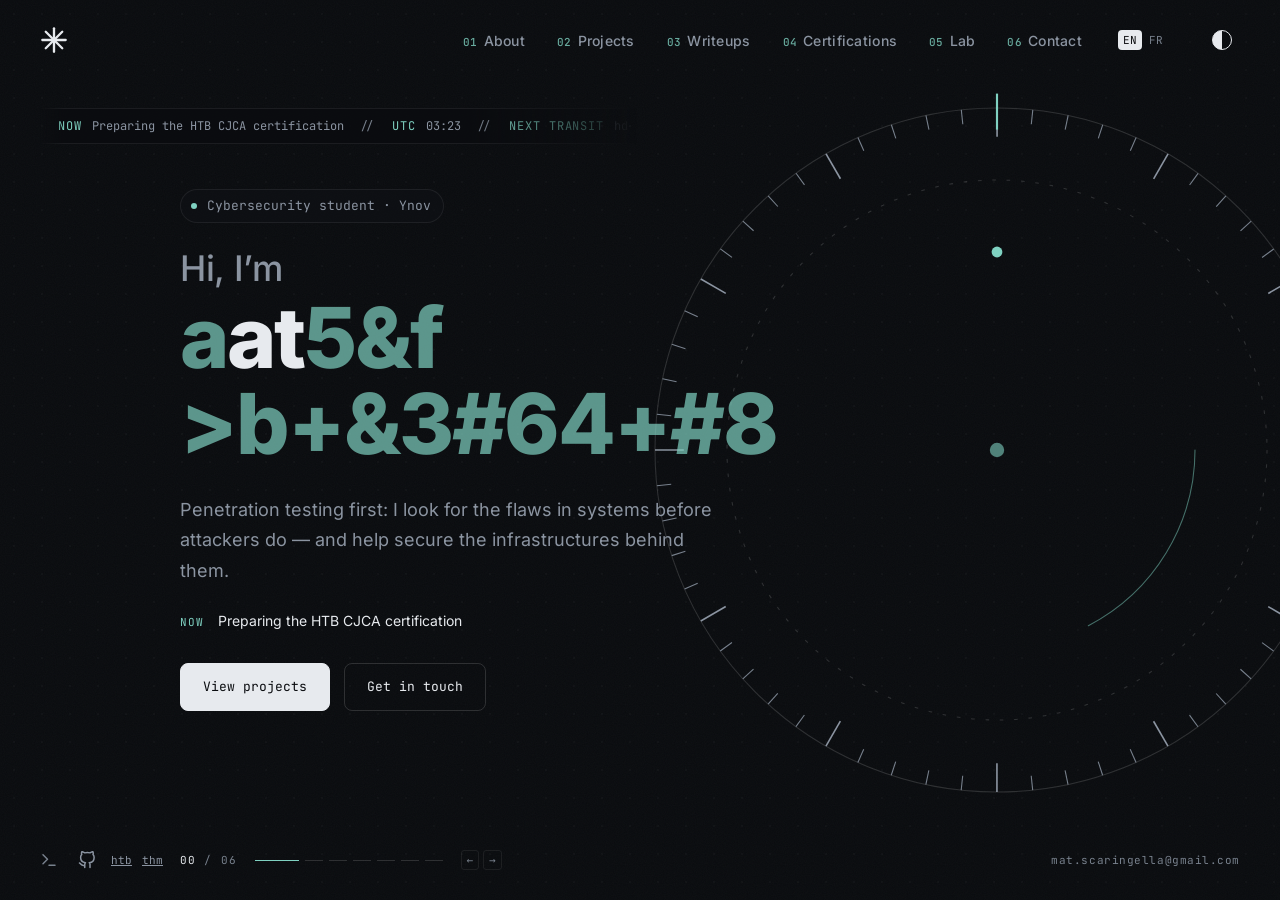
==== index.html @ 2c04a752 "feat: live facts ticker on the dot grid, lab intro framed as a side project" ====
<!DOCTYPE html>
<html lang="en" data-theme="dark">

<head>
    <meta charset="UTF-8">
    <meta name="viewport" content="width=device-width, initial-scale=1.0">

    <!-- Everything is served from this origin: no inline script, no third party.
         Same policy as the HTTP header in _headers, which also sets frame-ancestors and HSTS. -->
    <meta http-equiv="Content-Security-Policy"
        content="default-src 'none'; script-src 'self'; style-src 'self'; img-src 'self' data:; font-src 'self'; connect-src 'self'; object-src 'none'; base-uri 'none'; form-action 'none'; require-trusted-types-for 'script'; trusted-types 'none'; upgrade-insecure-requests">
    <meta name="referrer" content="strict-origin-when-cross-origin">

    <title>Matteo Scaringella — Cybersecurity</title>
    <meta name="description" content="Matteo Scaringella — cybersecurity student at Ynov. Penetration testing, ethical hacking, CTF writeups and infrastructure security.">
    <meta name="color-scheme" content="dark light">
    <meta name="theme-color" content="#0a0c0f">
    <link rel="canonical" href="https://matteoscaringella.dev/">
    <link rel="icon" href="data:image/svg+xml,%3Csvg xmlns='http://www.w3.org/2000/svg' viewBox='0 0 24 24' fill='none' stroke='%237fd1c1' stroke-width='2.5' stroke-linecap='round'%3E%3Cpath d='M12 2v20M4.93 4.93l14.14 14.14M2 12h20M19.07 4.93L4.93 19.07'/%3E%3C/svg%3E">
    <link rel="apple-touch-icon" href="assets/img/icon-180.png">

    <!-- Link previews (Discord, Slack, Messenger, X…) -->
    <meta property="og:type" content="website">
    <meta property="og:site_name" content="Matteo Scaringella">
    <meta property="og:locale" content="en_US">
    <meta property="og:locale:alternate" content="fr_FR">
    <meta property="og:url" content="https://matteoscaringella.dev/">
    <meta property="og:title" content="Matteo Scaringella — Cybersecurity">
    <meta property="og:description" content="Cybersecurity student at Ynov · penetration testing, CTF writeups, infrastructure security.">
    <meta property="og:image" content="https://matteoscaringella.dev/assets/img/og.png">
    <meta property="og:image:type" content="image/png">
    <meta property="og:image:width" content="1200">
    <meta property="og:image:height" content="630">
    <meta property="og:image:alt" content="Matteo Scaringella — Cybersecurity student at Ynov">
    <meta name="twitter:card" content="summary_large_image">
    <meta name="twitter:title" content="Matteo Scaringella — Cybersecurity">
    <meta name="twitter:description" content="Cybersecurity student at Ynov · penetration testing, CTF writeups, infrastructure security.">
    <meta name="twitter:image" content="https://matteoscaringella.dev/assets/img/og.png">
    <meta name="twitter:image:alt" content="Matteo Scaringella — Cybersecurity student at Ynov">

    <!-- Structured data (not executed, so allowed by the CSP) -->
    <script type="application/ld+json">
        {
            "@context": "https://schema.org",
            "@type": "Person",
            "name": "Matteo Scaringella",
            "jobTitle": "Cybersecurity student",
            "affiliation": { "@type": "EducationalOrganization", "name": "Ynov Campus" },
            "url": "https://matteoscaringella.dev/",
            "email": "mailto:mat.scaringella@gmail.com",
            "sameAs": ["https://github.com/ttksr", "https://profile.hackthebox.com/profile/01a07c39-6392-71bc-b62f-658469dcac5b", "https://tryhackme.com/p/ttksr"]
        }
    </script>

    <link rel="preload" href="assets/fonts/inter-latin-400-normal.woff2" as="font" type="font/woff2" crossorigin>
    <link rel="preload" href="assets/fonts/inter-latin-800-normal.woff2" as="font" type="font/woff2" crossorigin>
    <link rel="stylesheet" href="assets/css/reset.css">
    <link rel="stylesheet" href="assets/css/fonts.css">
    <link rel="stylesheet" href="assets/css/variables.css">
    <link rel="stylesheet" href="assets/css/main.css">
    <noscript>
        <link rel="stylesheet" href="assets/css/noscript.css">
    </noscript>

    <!-- Theme + language before first paint (external file: the CSP forbids inline scripts) -->
    <script src="assets/js/boot.js"></script>
</head>

<body data-panel="top">
    <!-- ops: remember to pull the vault entry out of robots.txt before launch -->
    <!-- Background layers -->
    <canvas class="bg-grid" aria-hidden="true"></canvas>
    <div class="bg-grain" aria-hidden="true"></div>
    <div class="panel-progress" aria-hidden="true"></div>

    <!-- Vault dial: turns to a new "combination" on every panel change -->
    <div class="dial" aria-hidden="true">
        <svg viewBox="0 0 400 400">
            <g class="dial-ring dial-ring--outer">
                <circle cx="200" cy="200" r="190" class="dial-stroke" />
                <g class="dial-ticks"></g>
            </g>
            <g class="dial-ring dial-ring--mid">
                <circle cx="200" cy="200" r="150" class="dial-stroke dial-dashed" />
            </g>
            <g class="dial-ring dial-ring--inner">
                <circle cx="200" cy="200" r="110" class="dial-stroke dial-arc" />
                <circle cx="200" cy="90" r="3" class="dial-marker" />
            </g>
            <circle cx="200" cy="200" r="4" class="dial-core" />
            <line x1="200" y1="2" x2="200" y2="22" class="dial-index" />
        </svg>
    </div>

    <header class="header">
        <a href="#top" class="logo" data-panel-link data-i18n-attr="aria-label:aria.home">
            <svg viewBox="0 0 24 24" fill="none" stroke="currentColor" stroke-width="2" stroke-linecap="round"
                stroke-linejoin="round" aria-hidden="true">
                <line x1="12" y1="2" x2="12" y2="22"></line>
                <line x1="4.93" y1="4.93" x2="19.07" y2="19.07"></line>
                <line x1="2" y1="12" x2="22" y2="12"></line>
                <line x1="19.07" y1="4.93" x2="4.93" y2="19.07"></line>
            </svg>
        </a>

        <nav class="nav" aria-label="Main">
            <ul class="nav-list" id="nav-list">
                <li><a href="#about" class="nav-link" data-panel-link><span class="nav-index">01</span><span data-i18n="nav.about">About</span></a></li>
                <li><a href="#projects" class="nav-link" data-panel-link><span class="nav-index">02</span><span data-i18n="nav.projects">Projects</span></a></li>
                <li><a href="#writeups" class="nav-link" data-panel-link><span class="nav-index">03</span><span data-i18n="nav.writeups">Writeups</span></a></li>
                <li><a href="#certifications" class="nav-link" data-panel-link><span class="nav-index">04</span><span data-i18n="nav.certs">Certifications</span></a></li>
                <li><a href="#lab" class="nav-link" data-panel-link><span class="nav-index">05</span><span data-i18n="nav.lab">Lab</span></a></li>
                <li><a href="#contact" class="nav-link" data-panel-link><span class="nav-index">06</span><span data-i18n="nav.contact">Contact</span></a></li>
            </ul>
            <button class="term-open term-open--header" data-term-open data-i18n-attr="aria-label:aria.terminal">
                <svg viewBox="0 0 24 24" fill="none" stroke="currentColor" stroke-width="2" stroke-linecap="round"
                    stroke-linejoin="round" aria-hidden="true">
                    <polyline points="4 17 10 11 4 5"></polyline>
                    <line x1="12" y1="19" x2="20" y2="19"></line>
                </svg>
            </button>
            <button type="button" id="lang-toggle" class="lang-toggle" data-i18n-attr="aria-label:aria.lang">
                <span data-lang="en">EN</span><span data-lang="fr">FR</span>
            </button>
            <button id="theme-toggle" class="theme-toggle" data-i18n-attr="aria-label:aria.theme">
                <span class="theme-icon"></span>
            </button>
            <button class="menu-toggle" id="menu-toggle" aria-expanded="false" aria-controls="nav-list"
                data-i18n-attr="aria-label:aria.menu">
                <span></span><span></span>
            </button>
        </nav>
    </header>

    <!-- Scrolling band of live facts (decorative: the same information exists elsewhere) -->
    <div class="ticker" aria-hidden="true">
        <div class="ticker-track" id="ticker-track"></div>
    </div>

    <main id="main" class="stage">

        <!-- HERO -->
        <section class="panel panel--hero active" id="top" data-i18n-attr="aria-label:aria.home">
            <div class="panel-inner">
                <p class="eyebrow reveal">
                    <span class="status-dot" aria-hidden="true"></span>
                    <span data-i18n="hero.eyebrow">Cybersecurity student · Ynov</span>
                </p>
                <h1 class="hero-name reveal">
                    <span class="hero-hello" data-i18n="hero.hello">Hi, I’m</span>
                    <span data-scramble>Matteo SCARINGELLA</span>
                </h1>
                <p class="hero-desc reveal" data-i18n="hero.desc">Penetration testing first: I look for the flaws in systems before attackers do — and help secure the infrastructures behind them.</p>
                <p class="hero-now reveal" id="hero-now" hidden>
                    <span class="hero-now-label" data-i18n="hero.now">now</span>
                    <span id="hero-now-text"></span>
                </p>
                <div class="hero-actions reveal">
                    <a href="#projects" class="btn btn-primary" data-panel-link data-i18n="hero.projects">View projects</a>
                    <a href="#contact" class="btn btn-ghost" data-panel-link data-i18n="hero.contact">Get in touch</a>
                </div>
            </div>
        </section>

        <!-- ABOUT -->
        <section class="panel" id="about" aria-labelledby="about-title">
            <div class="panel-inner">
                <header class="section-head reveal">
                    <span class="section-index">01</span>
                    <h2 class="section-title" id="about-title" data-scramble data-i18n="about.title">About me</h2>
                    <span class="section-rule"></span>
                </header>

                <div class="about-grid">
                    <div class="about-text reveal">
                        <p data-i18n-rich="about.p1">I’m a passionate cybersecurity student at Ynov, driven by curiosity about how systems work — and how to break them to make them better.</p>
                        <p data-i18n-rich="about.p2">My journey involves exploring ethical hacking, securing network infrastructures and developing tools to automate security tasks. I thrive on challenges and keep learning about the latest threats and defense mechanisms.</p>
                    </div>

                    <ul class="focus-list toolbox reveal" id="toolbox" data-i18n-attr="aria-label:about.focus"></ul>
                </div>
            </div>
        </section>

        <!-- PROJECTS: list and detail swap in place -->
        <section class="panel" id="projects" aria-labelledby="projects-title">
            <div class="panel-inner">
                <header class="section-head reveal">
                    <span class="section-index">02</span>
                    <h2 class="section-title" id="projects-title" data-scramble data-i18n="projects.title">Projects</h2>
                    <span class="section-rule"></span>
                </header>

                <noscript><p class="noscript-note">This section is built with JavaScript. Its content is also readable in <a href="assets/data/content.js">assets/data/content.js</a>.</p></noscript>
                <div class="swap" id="projects-swap">
                    <div class="swap-list">
                        <div class="project-grid" id="project-grid"></div>
                    </div>
                    <article class="swap-detail detail" id="project-detail" aria-live="polite"></article>
                </div>
            </div>
        </section>

        <!-- WRITEUPS -->
        <section class="panel" id="writeups" aria-labelledby="writeups-title">
            <div class="panel-inner">
                <header class="section-head reveal">
                    <span class="section-index">03</span>
                    <h2 class="section-title" id="writeups-title" data-scramble data-i18n="writeups.title">Writeups</h2>
                    <span class="section-rule"></span>
                </header>

                <noscript><p class="noscript-note">This section is built with JavaScript. Its content is also readable in <a href="assets/data/content.js">assets/data/content.js</a>.</p></noscript>
                <div class="swap" id="writeups-swap">
                    <div class="swap-list">
                        <p class="section-lead reveal" data-i18n="writeups.lead">CTF and lab writeups: how a target fell, and what a defender should fix.</p>
                        <div class="filters reveal" id="writeup-filters" role="group"></div>
                        <ol class="writeup-list reveal" id="writeup-list"></ol>
                    </div>
                    <article class="swap-detail detail" id="writeup-detail" aria-live="polite"></article>
                </div>
            </div>
        </section>

        <!-- CERTIFICATIONS -->
        <section class="panel" id="certifications" aria-labelledby="certs-title">
            <div class="panel-inner">
                <header class="section-head reveal">
                    <span class="section-index">04</span>
                    <h2 class="section-title" id="certs-title" data-scramble data-i18n="certs.title">Certifications</h2>
                    <span class="section-rule"></span>
                </header>

                <noscript><p class="noscript-note">This section is built with JavaScript. Its content is also readable in <a href="assets/data/content.js">assets/data/content.js</a>.</p></noscript>
                <p class="section-lead reveal" data-i18n="certs.lead">What’s obtained, what’s in progress, and what’s next.</p>
                <div class="certs-grid">
                    <div class="reveal">
                        <h3 class="col-title" data-i18n="certs.certs">Certifications</h3>
                        <ol class="timeline" id="cert-list"></ol>
                    </div>
                    <div class="reveal">
                        <h3 class="col-title" data-i18n="certs.education">Education</h3>
                        <ol class="timeline" id="edu-list"></ol>
                    </div>
                </div>
            </div>
        </section>

        <!-- LAB: HD 110067, live -->
        <section class="panel" id="lab" aria-labelledby="lab-title">
            <div class="panel-inner">
                <header class="section-head reveal">
                    <span class="section-index">05</span>
                    <h2 class="section-title" id="lab-title" data-scramble data-i18n="lab.title">HD 110067</h2>
                    <span class="section-rule"></span>
                </header>

                <div class="system-grid">
                    <div class="orbit-view reveal">
                        <button type="button" class="orbit-back" id="orbit-back"><kbd>esc</kbd> system</button>
                        <canvas id="orbit-canvas" role="img"
                            aria-label="Top-down view of the HD 110067 system, planet positions computed for the current time"></canvas>
                    </div>

                    <div class="system-info">
                        <!-- Overview (list) and detail card share the same spot and swap -->
                        <div class="system-swap reveal" id="system-swap">
                            <div class="system-overview">
                                <p class="lab-eyebrow" data-i18n="lab.eyebrow">Lab · side project</p>
                                <p class="system-lead" data-i18n="lab.lead">Outside security, a curiosity for astrophysics: an engine written from scratch (no library) that computes the ephemerides of six real exoplanets, live. Click a body, or drag around the system to turn time.</p>

                                <table class="planet-table">
                                    <thead>
                                        <tr>
                                            <th scope="col">planet</th>
                                            <th scope="col">P (d)</th>
                                            <th scope="col">R (R⊕)</th>
                                            <th scope="col" class="col-teq">Teq (K)</th>
                                            <th scope="col">next transit</th>
                                        </tr>
                                    </thead>
                                    <tbody id="planet-rows"></tbody>
                                </table>
                            </div>

                            <div class="body-card" id="body-card" aria-live="polite">
                                <div class="body-card-head">
                                    <button type="button" class="body-card-step" data-step="-1" aria-label="Previous body">‹</button>
                                    <h3 class="body-card-title" id="body-card-title"></h3>
                                    <button type="button" class="body-card-step" data-step="1" aria-label="Next body">›</button>
                                    <button type="button" class="body-card-close" id="body-card-close"><kbd>esc</kbd> list</button>
                                </div>
                                <p class="body-card-sub" id="body-card-sub"></p>
                                <dl class="body-card-stats" id="body-card-stats"></dl>
                                <div class="light-curve" id="light-curve">
                                    <canvas id="lc-canvas" aria-hidden="true"></canvas>
                                    <div class="light-curve-meta">
                                        <span id="lc-label"></span>
                                        <span id="lc-next"></span>
                                    </div>
                                </div>
                                <button type="button" class="btn btn-ghost btn-small" id="jump-transit">jump to next transit</button>
                            </div>
                        </div>

                        <p class="system-chain reveal">
                            chain <span>3:2</span> · <span>3:2</span> · <span>3:2</span> · <span>4:3</span> · <span>4:3</span>
                        </p>

                        <div class="system-controls reveal">
                            <div class="speed" role="group" aria-label="Simulation speed">
                                <button type="button" data-rate="0" aria-pressed="false">pause</button>
                                <button type="button" data-rate="1" aria-pressed="true">live</button>
                                <button type="button" data-rate="3600" aria-pressed="false">1 h/s</button>
                                <button type="button" data-rate="86400" aria-pressed="false">1 d/s</button>
                                <button type="button" data-rate="864000" aria-pressed="false">10 d/s</button>
                            </div>
                            <div class="sim-clock">
                                <span id="sim-date"></span>
                                <span id="sim-bjd"></span>
                                <span id="sim-offset"></span>
                            </div>
                        </div>

                        <p class="system-source reveal">
                            Luque et al. 2023, Nature 623 · linear ephemeris, no TTVs
                        </p>
                    </div>
                </div>
            </div>
        </section>

        <!-- CONTACT -->
        <section class="panel contact" id="contact" aria-labelledby="contact-title">
            <div class="panel-inner">
                <header class="section-head reveal">
                    <span class="section-index">06</span>
                    <h2 class="section-title" id="contact-title" data-scramble data-i18n="contact.title">Contact</h2>
                    <span class="section-rule"></span>
                </header>

                <div class="contact-body">
                    <p class="contact-seeking reveal" id="contact-seeking" hidden></p>
                    <p class="contact-lead reveal" data-i18n="contact.lead">Also up for joining a CTF team or simply talking security. Write to me — encrypted with my PGP key if you like.</p>
                    <button class="email-copy reveal" id="email-copy" data-email="mat.scaringella@gmail.com">
                        <span class="email-copy-text">mat.scaringella@gmail.com</span>
                        <span class="email-copy-hint" aria-live="polite" data-i18n="contact.copy">copy</span>
                    </button>
                    <div class="contact-actions reveal">
                        <a href="mailto:mat.scaringella@gmail.com" class="btn btn-primary" data-i18n="contact.send">Send an email</a>
                        <a href="#" class="btn btn-ghost" id="contact-github" target="_blank" rel="noopener noreferrer" hidden>GitHub</a>
                        <a href="#" class="btn btn-ghost" id="contact-htb" target="_blank" rel="noopener noreferrer" hidden>Hack The Box</a>
                        <a href="#" class="btn btn-ghost" id="contact-thm" target="_blank" rel="noopener noreferrer" hidden>TryHackMe</a>
                        <a href="#" class="btn btn-ghost" id="contact-pgp" hidden download="matteo-scaringella-pubkey.asc" data-i18n="contact.pgp">PGP key</a>
                    </div>
                    <div class="contact-meta reveal">
                        <p><span data-i18n="contact.built">Designed &amp; built by Matteo Scaringella</span> · session <span id="session-id">--------</span></p>
                        <p id="contact-fingerprint" hidden>PGP <span class="fingerprint"></span></p>
                        <p><span data-i18n="contact.privacy">no cookies · no trackers · strict CSP</span> · <a href=".well-known/security.txt">security.txt</a></p>
                    </div>
                </div>
            </div>
        </section>
    </main>

    <!-- Session log (wide screens): what the visitor does, as access logs -->
    <aside class="session-log" id="session-log" aria-hidden="true">
        <div class="session-log-head"><span class="session-log-dot"></span>session.log</div>
        <ol class="session-log-list" id="session-log-list"></ol>
    </aside>

    <!-- Bottom bar: tools under the side column, pager under the content, email on the right -->
    <footer class="footbar">
        <div class="footbar-tools">
            <button class="term-open term-open--bar" data-term-open data-i18n-attr="aria-label:aria.terminal">
                <svg viewBox="0 0 24 24" fill="none" stroke="currentColor" stroke-width="2" stroke-linecap="round"
                    stroke-linejoin="round" aria-hidden="true">
                    <polyline points="4 17 10 11 4 5"></polyline>
                    <line x1="12" y1="19" x2="20" y2="19"></line>
                </svg>
                <span class="term-open-label">terminal <kbd>t</kbd></span>
            </button>
            <a href="#" id="footbar-github" aria-label="GitHub" target="_blank" rel="noopener noreferrer" hidden><svg viewBox="0 0 24 24" fill="none"
                    stroke="currentColor" stroke-width="2" stroke-linecap="round" stroke-linejoin="round"
                    aria-hidden="true">
                    <path
                        d="M9 19c-5 1.5-5-2.5-7-3m14 6v-3.87a3.37 3.37 0 0 0-.94-2.61c3.14-.35 6.44-1.54 6.44-7A5.44 5.44 0 0 0 20 4.77 5.07 5.07 0 0 0 19.91 1S18.73.65 16 2.48a13.38 13.38 0 0 0-7 0C6.27.65 5.09 1 5.09 1A5.07 5.07 0 0 0 5 4.77a5.44 5.44 0 0 0-1.5 3.78c0 5.42 3.3 6.61 6.44 7A3.37 3.37 0 0 0 9 18.13V22">
                    </path>
                </svg></a>
            <a href="#" id="footbar-htb" class="footbar-text" aria-label="Hack The Box" target="_blank" rel="noopener noreferrer" hidden>htb</a>
            <a href="#" id="footbar-thm" class="footbar-text" aria-label="TryHackMe" target="_blank" rel="noopener noreferrer" hidden>thm</a>
        </div>

        <nav class="pager" data-i18n-attr="aria-label:aria.sections">
            <span class="pager-count"><span id="pager-current">00</span> / 06</span>
            <div class="pager-ticks">
                <a href="#top" class="pager-tick" data-panel-link data-i18n-attr="aria-label:aria.home"></a>
                <a href="#about" class="pager-tick" data-panel-link data-i18n-attr="aria-label:nav.about"></a>
                <a href="#projects" class="pager-tick" data-panel-link data-i18n-attr="aria-label:nav.projects"></a>
                <a href="#writeups" class="pager-tick" data-panel-link data-i18n-attr="aria-label:nav.writeups"></a>
                <a href="#certifications" class="pager-tick" data-panel-link data-i18n-attr="aria-label:nav.certs"></a>
                <a href="#lab" class="pager-tick" data-panel-link data-i18n-attr="aria-label:nav.lab"></a>
                <a href="#contact" class="pager-tick" data-panel-link data-i18n-attr="aria-label:nav.contact"></a>
            </div>
            <span class="pager-keys" aria-hidden="true"><kbd>←</kbd><kbd>→</kbd></span>
        </nav>

        <a href="mailto:mat.scaringella@gmail.com" class="footbar-email">mat.scaringella@gmail.com</a>
    </footer>

    <!-- Terminal mode: the whole site as a shell -->
    <div class="terminal" id="terminal" role="dialog" aria-modal="true" aria-label="Terminal" aria-hidden="true">
        <div class="term-bar">
            <span class="term-title">visitor@scaringella <span class="term-dim">— tty1</span></span>
            <button class="term-close" id="term-close" aria-label="Close terminal"><kbd>esc</kbd> exit</button>
        </div>
        <div class="term-body" id="term-body">
            <div class="term-output" id="term-output" aria-live="polite"></div>
            <form class="term-line" id="term-form" autocomplete="off">
                <label class="term-prompt" id="term-prompt" for="term-input"></label>
                <input class="term-input" id="term-input" type="text" autocomplete="off" autocapitalize="off"
                    autocorrect="off" spellcheck="false" enterkeyhint="go">
            </form>
        </div>
    </div>

    <div class="cursor" aria-hidden="true"><span class="cursor-dot"></span><span class="cursor-ring"></span></div>

    <script src="assets/data/content.js" defer></script>
    <script src="assets/js/i18n.js" defer></script>
    <script src="assets/js/sections.js" defer></script>
    <script src="assets/js/main.js" defer></script>
    <script src="assets/js/system.js" defer></script>
    <script src="assets/js/ticker.js" defer></script>
    <script src="assets/js/ctf.js" defer></script>
    <script src="assets/js/terminal.js" defer></script>
</body>

</html>
---- assets/css/fonts.css ----
/* Self-hosted fonts (SIL Open Font License, see assets/fonts/LICENSE-*.txt): no request to a third party */

@font-face {
    font-family: 'Inter';
    font-style: normal;
    font-weight: 400;
    font-display: swap;
    src: url('../fonts/inter-latin-400-normal.woff2') format('woff2');
}

@font-face {
    font-family: 'Inter';
    font-style: normal;
    font-weight: 500;
    font-display: swap;
    src: url('../fonts/inter-latin-500-normal.woff2') format('woff2');
}

@font-face {
    font-family: 'Inter';
    font-style: normal;
    font-weight: 600;
    font-display: swap;
    src: url('../fonts/inter-latin-600-normal.woff2') format('woff2');
}

@font-face {
    font-family: 'Inter';
    font-style: normal;
    font-weight: 700;
    font-display: swap;
    src: url('../fonts/inter-latin-700-normal.woff2') format('woff2');
}

@font-face {
    font-family: 'Inter';
    font-style: normal;
    font-weight: 800;
    font-display: swap;
    src: url('../fonts/inter-latin-800-normal.woff2') format('woff2');
}

@font-face {
    font-family: 'JetBrains Mono';
    font-style: normal;
    font-weight: 400;
    font-display: swap;
    src: url('../fonts/jetbrains-mono-latin-400-normal.woff2') format('woff2');
}

@font-face {
    font-family: 'JetBrains Mono';
    font-style: normal;
    font-weight: 500;
    font-display: swap;
    src: url('../fonts/jetbrains-mono-latin-500-normal.woff2') format('woff2');
}
---- assets/css/variables.css ----
/* Variables CSS */

:root {
    /* Couleurs - Thème sombre (défaut) */
    --color-background: #0a0c0f;
    --color-surface: #0f1216;
    --color-surface-2: #141920;
    --color-line: rgba(255, 255, 255, 0.07);
    --color-line-strong: rgba(255, 255, 255, 0.14);

    --color-text: #e7eaee;
    --color-text-muted: #8b94a1;
    --color-text-faint: #78818d; /* 4.9:1 on background, 4.7:1 on cards (WCAG AA) */

    /* Accent unique, froid et désaturé */
    --color-accent: #7fd1c1;
    --color-accent-soft: rgba(127, 209, 193, 0.12);
    --color-accent-glow: rgba(127, 209, 193, 0.35);

    --color-redact: #e7eaee;
    --color-star: #f2c48d;
    --grid-dot: 255, 255, 255;
    --grid-dot-active: 127, 209, 193;

    /* Polices */
    --font-family-base: 'Inter', -apple-system, BlinkMacSystemFont, "Segoe UI", Roboto, sans-serif;
    --font-family-mono: 'JetBrains Mono', 'SF Mono', 'Fira Code', 'Roboto Mono', monospace;

    /* Espacements */
    --spacing-sm: 0.5rem;
    --spacing-md: 1rem;
    --spacing-lg: 2rem;
    --spacing-xl: 4rem;
    --gutter: clamp(16px, 5vw, 50px);

    /* Layout frame: one outer margin, one side column, one content line, one title line */
    --frame: 40px;
    --side: 140px;
    --content-x: calc(var(--frame) + var(--side));
    --anchor: clamp(110px, 20vh, 190px);
    --bar-h: 80px;

    /* Bordures */
    --border-radius: 10px;

    /* Mouvement */
    --ease-out: cubic-bezier(0.22, 1, 0.36, 1);
    --ease-in-out: cubic-bezier(0.645, 0.045, 0.355, 1);
}

/* Light Mode Overrides */
:root[data-theme="light"] {
    --color-background: #f3f4f1;
    --color-surface: #ffffff;
    --color-surface-2: #eceee9;
    --color-line: rgba(0, 0, 0, 0.08);
    --color-line-strong: rgba(0, 0, 0, 0.16);

    --color-text: #101418;
    --color-text-muted: #525b66;
    --color-text-faint: #656d77; /* 4.8:1 (WCAG AA) */

    --color-accent: #1a7465;     /* 5.1:1 (WCAG AA) */
    --color-accent-soft: rgba(26, 116, 101, 0.1);
    --color-accent-glow: rgba(26, 116, 101, 0.25);

    --color-redact: #101418;
    --color-star: #c9822e;
    --grid-dot: 0, 0, 0;
    --grid-dot-active: 26, 116, 101;
}
---- assets/css/main.css ----
/* Main CSS */

/* reset.css, fonts.css and variables.css are linked from index.html (parallel, not chained @imports) */

/* Single-screen layout: the page never scrolls, panels swap in place */
html,
body {
    height: 100%;
    overflow: hidden;
    overscroll-behavior: none;
}

html {
    background-color: var(--color-background);
    transition: background-color 0.4s ease;
}

body {
    font-family: var(--font-family-base);
    /* No background here: it would paint over the fixed grid canvas */
    color: var(--color-text);
    transition: color 0.4s ease;
}

::selection {
    background: var(--color-accent);
    color: var(--color-background);
}

:focus-visible {
    outline: 1px solid var(--color-accent);
    outline-offset: 4px;
    border-radius: 4px;
}

[hidden] {
    display: none !important;
}

[tabindex="-1"]:focus {
    outline: none;
}

.sr-only {
    position: absolute;
    width: 1px;
    height: 1px;
    overflow: hidden;
    clip: rect(0 0 0 0);
    white-space: nowrap;
}

/* ---------- Background layers ---------- */

.bg-grid {
    position: fixed;
    inset: 0;
    width: 100%;
    height: 100%;
    z-index: -2;
    pointer-events: none;
}

/* Fine film grain to remove the flat-digital look */
.bg-grain {
    position: fixed;
    inset: -50%;
    z-index: -1;
    pointer-events: none;
    opacity: 0.035;
    background-image: url("data:image/svg+xml,%3Csvg xmlns='http://www.w3.org/2000/svg' width='160' height='160'%3E%3Cfilter id='n'%3E%3CfeTurbulence type='fractalNoise' baseFrequency='0.9' numOctaves='2' stitchTiles='stitch'/%3E%3C/filter%3E%3Crect width='100%25' height='100%25' filter='url(%23n)'/%3E%3C/svg%3E");
    animation: grain 8s steps(6) infinite;
}

:root[data-theme="light"] .bg-grain {
    opacity: 0.05;
}

.panel-progress {
    position: fixed;
    top: 0;
    left: 0;
    height: 1px;
    width: 100%;
    z-index: 200;
    background: var(--color-accent);
    transform-origin: 0 50%;
    transform: scaleX(0);
    transition: transform 0.9s var(--ease-out);
}

/* ---------- Header & Nav ---------- */

.header {
    position: fixed;
    top: 0;
    left: 0;
    width: 100%;
    padding: 22px var(--frame);
    display: flex;
    justify-content: space-between;
    align-items: center;
    z-index: 100;
}

.logo {
    color: var(--color-text);
    display: flex;
    align-items: center;
}

.logo svg {
    width: 28px;
    height: 28px;
    transition: transform 0.6s var(--ease-out), color 0.3s ease;
}

.logo:hover svg {
    transform: rotate(90deg);
    color: var(--color-accent);
}

.nav {
    display: flex;
    align-items: center;
    gap: var(--spacing-lg);
}

.nav-list {
    display: flex;
    gap: var(--spacing-lg);
    list-style: none;
}

.nav-link {
    position: relative;
    font-size: 14px;
    font-weight: 500;
    letter-spacing: 0.02em;
    color: var(--color-text-muted);
    text-decoration: none;
    padding: 6px 0;
    transition: color 0.2s ease;
    display: inline-flex;
    align-items: baseline;
    gap: 6px;
}

.nav-index {
    font-family: var(--font-family-mono);
    font-size: 11px;
    color: var(--color-accent);
    opacity: 0.8;
}

.nav-link::after {
    content: "";
    position: absolute;
    left: 0;
    bottom: 0;
    width: 100%;
    height: 1px;
    background: var(--color-accent);
    transform: scaleX(0);
    transform-origin: right;
    transition: transform 0.4s var(--ease-out);
}

.nav-link:hover,
.nav-link.active {
    color: var(--color-text);
}

.nav-link:hover::after,
.nav-link.active::after {
    transform: scaleX(1);
    transform-origin: left;
}

.theme-toggle {
    background: transparent;
    border: none;
    cursor: pointer;
    color: var(--color-text);
    width: 36px;
    height: 36px;
    display: flex;
    justify-content: center;
    align-items: center;
    transition: transform 0.6s var(--ease-out);
}

.theme-toggle:hover {
    transform: scale(1.1);
}

/* The Half-Filled Circle Icon */
.theme-icon {
    width: 20px;
    height: 20px;
    border-radius: 50%;
    border: 1.5px solid currentColor;
    background: linear-gradient(to right, currentColor 50%, transparent 50%);
}

:root[data-theme="light"] .theme-toggle {
    transform: rotate(180deg);
}

:root[data-theme="light"] .theme-toggle:hover {
    transform: rotate(180deg) scale(1.1);
}

.lang-toggle {
    display: flex;
    gap: 2px;
    padding: 6px 4px;
    font-family: var(--font-family-mono);
    font-size: 11px;
    color: var(--color-text-faint);
    background: none;
    border: none;
    cursor: pointer;
}

.lang-toggle span {
    padding: 2px 5px;
    border-radius: 4px;
    transition: color 0.2s ease, background-color 0.2s ease;
}

:root[lang="en"] .lang-toggle [data-lang="en"],
:root[lang="fr"] .lang-toggle [data-lang="fr"] {
    color: var(--color-background);
    background: var(--color-text);
}

.lang-toggle:hover span {
    color: var(--color-accent);
}

:root[lang="en"] .lang-toggle:hover [data-lang="en"],
:root[lang="fr"] .lang-toggle:hover [data-lang="fr"] {
    color: var(--color-background);
}

.menu-toggle {
    display: none;
    width: 36px;
    height: 36px;
    background: transparent;
    border: none;
    cursor: pointer;
    position: relative;
}

.menu-toggle span {
    position: absolute;
    left: 8px;
    right: 8px;
    height: 1.5px;
    background: var(--color-text);
    transition: transform 0.35s var(--ease-out), top 0.35s var(--ease-out);
}

.menu-toggle span:nth-child(1) { top: 13px; }
.menu-toggle span:nth-child(2) { top: 21px; }

.menu-open .menu-toggle span:nth-child(1) { top: 17px; transform: rotate(45deg); }
.menu-open .menu-toggle span:nth-child(2) { top: 17px; transform: rotate(-45deg); }

/* ---------- Ticker: scrolling band of live facts ---------- */

.ticker {
    --ticker-h: 36px;
    position: fixed;
    /* Just above the section titles and the session log (both sit on --anchor), never under the header */
    top: max(86px, calc(var(--anchor) - 18px - var(--ticker-h)));
    left: var(--frame);
    /* Stops where the home page's dial begins: the dial is min(62vw, 720px) wide, pushed 6vw off-screen */
    right: calc(min(62vw, 720px) - 6vw);
    z-index: 90;
    height: var(--ticker-h);
    display: flex;
    align-items: center;
    overflow: hidden;
    border-top: 1px solid var(--color-line);
    border-bottom: 1px solid var(--color-line);
    background: color-mix(in srgb, var(--color-background) 80%, transparent);
    font-family: var(--font-family-mono);
    font-size: 12px;
    white-space: nowrap;
    /* short fade on the left, a long one on the right: the text dissolves as it reaches the dial */
    -webkit-mask-image: linear-gradient(to right, transparent, #000 4%, #000 72%, transparent);
    mask-image: linear-gradient(to right, transparent, #000 4%, #000 72%, transparent);
    opacity: 0;
    animation: fadeIn 1s ease 1.6s forwards;
    transition: opacity 0.5s ease, filter 0.5s ease;
}

.ticker-track {
    display: flex;
    width: max-content;
    animation: tickerScroll var(--ticker-duration, 60s) linear infinite;
}

.ticker:hover .ticker-track {
    animation-play-state: paused;
}

.ticker-run {
    display: flex;
}

.ticker-item {
    display: inline-flex;
    align-items: baseline;
    gap: 10px;
    padding-left: 18px;
}

.ticker-label {
    text-transform: uppercase;
    letter-spacing: 0.08em;
    color: var(--color-accent);
}

.ticker-text {
    color: var(--color-text-muted);
    font-variant-numeric: tabular-nums;
}

.ticker-sep {
    color: var(--color-text-faint);
    padding-left: 6px;
}

.term-active .ticker {
    opacity: 0 !important;
    filter: blur(8px);
}

@keyframes tickerScroll {
    to { transform: translateX(-50%); }
}

/* Shorter screens (laptops): a slimmer band, so it never touches the titles */
@media (max-height: 820px) {
    .ticker {
        --ticker-h: 30px;
        font-size: 11px;
    }
}

/* No room for it on phones and short screens */
@media (max-width: 768px), (max-height: 700px) {
    .ticker {
        display: none;
    }
}

@media (prefers-reduced-motion: reduce) {
    .ticker-track {
        animation: none;
    }
}

/* ---------- Stage & panels ---------- */

.stage {
    position: fixed;
    inset: 0;
}

.panel {
    --y: 30px;
    position: absolute;
    inset: 0;
    display: flex;
    padding: var(--anchor) var(--frame) var(--bar-h) var(--content-x);
    overflow-y: auto;
    scrollbar-width: none;

    opacity: 0;
    visibility: hidden;
    pointer-events: none;
    transform: translateY(var(--y));
    filter: blur(6px);
    transition:
        opacity 0.5s ease,
        transform 0.8s var(--ease-out),
        filter 0.5s ease,
        visibility 0s linear 0.8s;
}

.panel::-webkit-scrollbar {
    display: none;
}

.panel.active {
    opacity: 1;
    visibility: visible;
    pointer-events: auto;
    transform: none;
    filter: none;
    transition:
        opacity 0.6s ease 0.2s,
        transform 0.9s var(--ease-out) 0.2s,
        filter 0.6s ease 0.2s,
        visibility 0s;
}

/* Used to place an incoming panel at its start position without animating */
.panel.no-transition {
    transition: none;
}

.panel-inner {
    width: 100%;
    max-width: 980px;
}

/* The hero is the only panel centered vertically (margin:auto still lets tall content start at the top) */
.panel--hero {
    padding-top: 80px;
}

.panel--hero .panel-inner {
    margin: auto 0;
}

/* ---------- Hero ---------- */

.eyebrow {
    display: inline-flex;
    align-items: center;
    gap: 10px;
    font-family: var(--font-family-mono);
    font-size: 13px;
    color: var(--color-text-muted);
    margin-bottom: 28px;
    padding: 6px 12px 6px 10px;
    border: 1px solid var(--color-line);
    border-radius: 999px;
    background: color-mix(in srgb, var(--color-surface) 60%, transparent);
}

.status-dot {
    width: 6px;
    height: 6px;
    border-radius: 50%;
    background: var(--color-accent);
    box-shadow: 0 0 0 0 var(--color-accent-glow);
    animation: pulse 2.4s ease-out infinite;
}

.hero-name {
    font-size: clamp(42px, 7.2vw, 84px);
    font-weight: 800;
    line-height: 1.02;
    letter-spacing: -0.035em;
    margin-bottom: 28px;
    max-width: 680px;
}

/* "Matteo SCARINGELLA": the capitals need a little less negative tracking */
.hero-name [data-scramble] {
    letter-spacing: -0.025em;
}

.hero-hello {
    display: block;
    font-size: 0.42em;
    font-weight: 500;
    letter-spacing: -0.01em;
    color: var(--color-text-muted);
    margin-bottom: 0.25em;
}

[data-scramble] {
    display: inline-block;
}

[data-scramble] .glyph,
.log-msg .glyph {
    color: var(--color-accent);
    opacity: 0.7;
}

.hero-desc {
    max-width: 540px;
    font-size: clamp(16px, 1.6vw, 18px);
    color: var(--color-text-muted);
    line-height: 1.7;
    margin-bottom: 40px;
}

/* "now": what's in progress, a single line under the presentation */
.hero-now {
    display: flex;
    align-items: baseline;
    flex-wrap: wrap;
    gap: 6px 14px;
    max-width: 540px;
    margin: -16px 0 32px;
    font-size: 14px;
    color: var(--color-text);
}

.hero-now-label {
    font-family: var(--font-family-mono);
    font-size: 11px;
    letter-spacing: 0.08em;
    text-transform: uppercase;
    color: var(--color-accent);
}

.hero-actions {
    display: flex;
    flex-wrap: wrap;
    gap: 14px;
}

/* ---------- Vault dial ---------- */

.dial {
    position: fixed;
    right: -6vw;
    top: 50%;
    width: min(62vw, 720px);
    aspect-ratio: 1;
    z-index: -1;
    pointer-events: none;
    opacity: 0;
    transform: translateY(-50%);
    transition: transform 1.4s var(--ease-out), opacity 1s ease;
}

.dial.ready {
    opacity: 1;
}

/* Off the hero, the dial steps back so it never fights with the content */
body:not([data-panel="top"]) .dial.ready {
    opacity: 0.3;
    transform: translate(22%, -50%) scale(1.15);
}

.dial svg {
    width: 100%;
    height: 100%;
    overflow: visible;
}

.dial-stroke {
    fill: none;
    stroke: var(--color-line-strong);
    stroke-width: 0.6;
}

.dial-dashed {
    stroke-dasharray: 2 6;
}

.dial-arc {
    stroke: var(--color-accent);
    stroke-opacity: 0.5;
    stroke-dasharray: 120 571;
    stroke-linecap: round;
}

.dial-ticks line {
    stroke: var(--color-text-faint);
    stroke-width: 0.6;
}

.dial-ticks line.major {
    stroke: var(--color-text-muted);
    stroke-width: 0.9;
}

.dial-marker,
.dial-core {
    fill: var(--color-accent);
}

.dial-core {
    opacity: 0.6;
}

.dial-index {
    stroke: var(--color-accent);
    stroke-width: 1.2;
}

/* ---------- Section heads ---------- */

.section-head {
    display: flex;
    align-items: center;
    gap: 16px;
    margin-bottom: clamp(24px, 5vh, 48px);
}

.section-index {
    font-family: var(--font-family-mono);
    font-size: 13px;
    color: var(--color-accent);
}

.section-title {
    font-size: clamp(28px, 4vw, 40px);
    font-weight: 700;
    letter-spacing: -0.025em;
    white-space: nowrap;
}

.section-rule {
    flex: 1;
    max-width: 300px;
    height: 1px;
    background: linear-gradient(to right, var(--color-line-strong), transparent);
    transform-origin: left;
    transform: scaleX(0);
    transition: transform 1.2s var(--ease-out) 0.5s;
}

.section-head.in .section-rule {
    transform: scaleX(1);
}

/* ---------- About ---------- */

.about-grid {
    display: grid;
    /* The toolbox needs room for its tags: it gets the wider column */
    grid-template-columns: minmax(0, 1fr) minmax(0, 1.25fr);
    gap: clamp(32px, 6vw, 80px);
    align-items: start;
}

.about-text p {
    font-size: 17px;
    line-height: 1.8;
    color: var(--color-text-muted);
}

.about-text p + p {
    margin-top: 1.4em;
}

/* Redaction bars that lift when the panel is revealed */
.redact {
    position: relative;
    background: none;
    color: var(--color-text);
    white-space: nowrap;
}

.redact::after {
    content: "";
    position: absolute;
    inset: 0.1em -0.15em;
    background: var(--color-redact);
    border-radius: 2px;
    transform: scaleX(0);
    transform-origin: right;
    transition: transform 0.7s var(--ease-in-out);
    transition-delay: var(--d, 0.4s);
}

.js .reveal:not(.in) .redact::after {
    transform: scaleX(1);
    transition: none;
}

.focus-list {
    list-style: none;
    border-top: 1px solid var(--color-line);
}

.focus-item {
    display: grid;
    grid-template-columns: 90px 1fr;
    gap: 16px;
    align-items: baseline;
    padding: 18px 0;
    border-bottom: 1px solid var(--color-line);
    transition: padding-left 0.4s var(--ease-out);
}

.focus-item:hover {
    padding-left: 8px;
}

.focus-key {
    font-family: var(--font-family-mono);
    font-size: 11px;
    color: var(--color-accent);
}

.focus-key::before {
    content: "> ";
    color: var(--color-text-faint);
}

.focus-value {
    font-size: 15px;
    color: var(--color-text);
}

/* Toolbox: the category on the left, its tools as small tags */
.toolbox .focus-item {
    grid-template-columns: 80px 1fr;
    align-items: start;
    padding: 12px 0;
}

.toolbox .focus-key {
    padding-top: 3px;
}

.toolbox-tools {
    margin: 0;
    gap: 6px;
}

.toolbox-tools li {
    color: var(--color-text);
    padding: 2px 7px;
}

/* ---------- Projects ---------- */

.project-grid {
    display: grid;
    grid-template-columns: repeat(3, 1fr);
    gap: 14px;
}

.project-card {
    --mx: 50%;
    --my: 50%;
    position: relative;
    display: flex;
    flex-direction: column;
    padding: 22px;
    background: var(--color-surface);
    border: 1px solid var(--color-line);
    border-radius: var(--border-radius);
    overflow: hidden;
    isolation: isolate;
}

/* Cursor-following light */
.project-card::before {
    content: "";
    position: absolute;
    inset: 0;
    z-index: -1;
    background: radial-gradient(420px circle at var(--mx) var(--my), var(--color-accent-soft), transparent 45%);
    opacity: 0;
    transition: opacity 0.4s ease;
}

/* Cursor-following border */
.project-card::after {
    content: "";
    position: absolute;
    inset: 0;
    border-radius: inherit;
    padding: 1px;
    background: radial-gradient(240px circle at var(--mx) var(--my), var(--color-accent), transparent 60%);
    -webkit-mask: linear-gradient(#000 0 0) content-box, linear-gradient(#000 0 0);
    -webkit-mask-composite: xor;
    mask-composite: exclude;
    opacity: 0;
    transition: opacity 0.4s ease;
    pointer-events: none;
}

.project-card:hover::before,
.project-card:hover::after {
    opacity: 1;
}

.js .project-card.reveal.in:hover {
    transform: translateY(-4px);
    transition-delay: 0s;
    transition-duration: 0.5s;
}

.card-top {
    display: flex;
    justify-content: space-between;
    align-items: center;
    font-family: var(--font-family-mono);
    font-size: 11px;
    margin-bottom: clamp(16px, 3vh, 32px);
}

.card-id {
    color: var(--color-accent);
}

.card-hash {
    color: var(--color-text-faint);
    letter-spacing: 0.05em;
}

.project-card h3 {
    font-size: 18px;
    font-weight: 600;
    letter-spacing: -0.01em;
    margin-bottom: 6px;
}

.project-card p {
    font-size: 14px;
    color: var(--color-text-muted);
    line-height: 1.55;
    margin-bottom: 18px;
}

.tags {
    margin-top: auto;
    display: flex;
    flex-wrap: wrap;
    gap: 8px;
    list-style: none;
}

.tags li {
    font-family: var(--font-family-mono);
    font-size: 11px;
    color: var(--color-text-muted);
    padding: 3px 8px;
    border: 1px solid var(--color-line);
    border-radius: 4px;
}

/* ---------- Contact ---------- */

.contact-body {
    max-width: 640px;
}

.contact-lead {
    font-size: clamp(20px, 2.4vw, 26px);
    line-height: 1.5;
    letter-spacing: -0.01em;
    margin-bottom: 32px;
}

.email-copy {
    display: inline-flex;
    align-items: center;
    gap: 14px;
    max-width: 100%;
    padding: 14px 16px 14px 18px;
    margin-bottom: 28px;
    font-family: var(--font-family-mono);
    font-size: 13px;
    color: var(--color-text);
    background: var(--color-surface);
    border: 1px solid var(--color-line);
    border-radius: 8px;
    cursor: pointer;
}

.email-copy:hover {
    border-color: var(--color-line-strong);
}

.email-copy-text {
    overflow: hidden;
    text-overflow: ellipsis;
}

.email-copy-hint {
    flex-shrink: 0;
    font-size: 11px;
    color: var(--color-text-faint);
    padding: 2px 8px;
    border: 1px solid var(--color-line);
    border-radius: 4px;
    transition: color 0.2s ease, border-color 0.2s ease;
}

.email-copy.copied .email-copy-hint {
    color: var(--color-accent);
    border-color: var(--color-accent);
}

.contact-actions {
    display: flex;
    flex-wrap: wrap;
    gap: 12px;
    margin-bottom: 40px;
}

.contact-meta {
    font-family: var(--font-family-mono);
    font-size: 11px;
    color: var(--color-text-faint);
}

/* ---------- System (HD 110067) ---------- */

/* The vault dial would compete with the orbits: it steps out on this panel */
body[data-panel="lab"] .dial.ready {
    opacity: 0;
}

/* The orbits take the space the dial uses on the hero: right side, full height between the bars */
.system-grid {
    --orbit: min(calc(100svh - 80px - var(--bar-h) - 16px), calc(100vw - var(--content-x) - var(--frame) - 500px));
}

.orbit-view {
    position: absolute;
    right: var(--frame);
    top: calc(80px + (100svh - 80px - var(--bar-h) - var(--orbit)) / 2);
    width: var(--orbit);
    height: var(--orbit);
    touch-action: none;
}

.orbit-back {
    position: absolute;
    top: 8px;
    left: 8px;
    z-index: 1;
    display: flex;
    align-items: center;
    gap: 8px;
    font-family: var(--font-family-mono);
    font-size: 11px;
    color: var(--color-text-muted);
    background: none;
    border: none;
    cursor: pointer;
    opacity: 0;
    visibility: hidden;
    transition: opacity 0.4s ease, visibility 0s linear 0.4s, color 0.2s ease;
}

.orbit-view.is-body .orbit-back {
    opacity: 1;
    visibility: visible;
    transition: opacity 0.4s ease 0.3s, visibility 0s, color 0.2s ease;
}

.orbit-back:hover {
    color: var(--color-accent);
}

.has-cursor .orbit-back {
    cursor: none;
}

.orbit-view canvas {
    display: block;
    width: 100%;
    height: 100%;
    cursor: grab;
}

.orbit-view canvas.over-body {
    cursor: pointer;
}

.orbit-view canvas.is-dragging {
    cursor: grabbing;
}

.system-info {
    max-width: 440px;
}

/* List and detail card stacked in one cell, cross-fading */
.system-swap {
    display: grid;
    margin-bottom: 18px;
}

.system-overview,
.body-card {
    grid-area: 1 / 1;
    transition: opacity 0.4s ease, transform 0.5s var(--ease-out), visibility 0s linear 0.4s;
}

.body-card,
.system-swap.is-detail .system-overview {
    opacity: 0;
    visibility: hidden;
    transform: translateY(8px);
}

.system-swap.is-detail .body-card {
    opacity: 1;
    visibility: visible;
    transform: none;
    transition: opacity 0.4s ease 0.1s, transform 0.5s var(--ease-out) 0.1s, visibility 0s;
}

.body-card-head {
    display: flex;
    align-items: center;
    gap: 10px;
    margin-bottom: 4px;
}

.body-card-title {
    font-size: 22px;
    font-weight: 700;
    letter-spacing: -0.02em;
}

.body-card-step,
.body-card-close {
    font-family: var(--font-family-mono);
    font-size: 13px;
    color: var(--color-text-muted);
    background: none;
    border: none;
    cursor: pointer;
    padding: 4px;
    transition: color 0.2s ease;
}

.body-card-close {
    margin-left: auto;
    font-size: 11px;
    display: flex;
    gap: 6px;
    align-items: center;
}

.body-card-step:hover,
.body-card-close:hover {
    color: var(--color-accent);
}

.body-card-sub {
    font-family: var(--font-family-mono);
    font-size: 11px;
    color: var(--color-accent);
    margin-bottom: 18px;
}

.body-card-stats {
    display: grid;
    grid-template-columns: auto 1fr auto 1fr;
    gap: 9px 14px;
    font-family: var(--font-family-mono);
    font-size: 11px;
    padding: 14px 0;
    border-top: 1px solid var(--color-line);
    border-bottom: 1px solid var(--color-line);
    margin-bottom: 16px;
}

.body-card-stats dt {
    color: var(--color-text-faint);
}

.body-card-stats dd {
    color: var(--color-text);
}

.light-curve {
    margin-bottom: 16px;
}

.light-curve canvas {
    display: block;
    width: 100%;
    height: 64px;
}

.light-curve-meta {
    display: flex;
    justify-content: space-between;
    font-family: var(--font-family-mono);
    font-size: 11px;
    color: var(--color-text-faint);
    margin-top: 6px;
}

.light-curve-meta .is-live {
    color: var(--color-accent);
}

.btn-small {
    padding: 8px 14px;
    font-size: 11px;
}

.system-lead {
    font-size: 14px;
    line-height: 1.65;
    color: var(--color-text-muted);
    margin-bottom: 18px;
}

.planet-table {
    width: 100%;
    border-collapse: collapse;
    font-family: var(--font-family-mono);
    font-size: 11px;
    margin-bottom: 16px;
}

.planet-table th {
    font-weight: 400;
    text-align: left;
    color: var(--color-text-faint);
    padding: 0 8px 8px 0;
    border-bottom: 1px solid var(--color-line);
}

.planet-table td {
    padding: 6px 8px 6px 0;
    color: var(--color-text-muted);
    border-bottom: 1px solid var(--color-line);
    white-space: nowrap;
    transition: color 0.2s ease;
}

.planet-table tbody tr {
    cursor: pointer;
}

.planet-pick {
    font: inherit;
    font-size: 13px;
    color: var(--color-text);
    background: none;
    border: none;
    padding: 0;
    cursor: pointer;
}

.planet-next {
    font-variant-numeric: tabular-nums;
}

.planet-table tr:hover td,
.planet-table tr.hovered td,
.planet-table tr.selected td,
.planet-table tr.selected .planet-pick {
    color: var(--color-accent);
}

.planet-table tr.transiting .planet-next {
    color: var(--color-accent);
}

.system-chain {
    font-family: var(--font-family-mono);
    font-size: 11px;
    color: var(--color-text-faint);
    margin-bottom: 16px;
}

.system-chain span {
    color: var(--color-text);
}

.system-controls {
    display: flex;
    flex-direction: column;
    align-items: flex-start;
    gap: 10px;
    margin-bottom: 14px;
}

.speed {
    display: flex;
    border: 1px solid var(--color-line-strong);
    border-radius: 8px;
    overflow: hidden;
}

.speed button {
    font-family: var(--font-family-mono);
    font-size: 11px;
    padding: 7px 10px;
    color: var(--color-text-muted);
    background: none;
    border: none;
    cursor: pointer;
    transition: color 0.2s ease, background-color 0.2s ease;
}

.speed button + button {
    border-left: 1px solid var(--color-line-strong);
}

.speed button:hover {
    color: var(--color-text);
}

.speed button[aria-pressed="true"] {
    color: var(--color-background);
    background: var(--color-accent);
}

.sim-clock {
    display: flex;
    flex-wrap: wrap;
    gap: 0 14px;
    font-family: var(--font-family-mono);
    font-size: 11px;
    color: var(--color-text-muted);
    font-variant-numeric: tabular-nums;
}

#sim-bjd {
    color: var(--color-text-faint);
}

#sim-offset {
    color: var(--color-accent);
}

.system-source {
    font-family: var(--font-family-mono);
    font-size: 11px;
    color: var(--color-text-faint);
}

.has-cursor .planet-table tbody tr,
.has-cursor .planet-pick,
.has-cursor .orbit-view canvas.over-planet,
.has-cursor .speed button {
    cursor: none;
}

/* ---------- Section lead ---------- */

.section-lead {
    max-width: 560px;
    font-size: 15px;
    line-height: 1.7;
    color: var(--color-text-muted);
    margin: calc(-1 * clamp(8px, 2vh, 20px)) 0 clamp(20px, 3.5vh, 32px);
}

/* ---------- List ⇄ detail swap (projects, writeups) ---------- */

.swap {
    display: grid;
}

.swap-list,
.swap-detail {
    grid-area: 1 / 1;
    min-width: 0;
    transition: opacity 0.4s ease, transform 0.5s var(--ease-out), visibility 0s linear 0.4s;
}

.swap-detail,
.swap.is-detail .swap-list {
    opacity: 0;
    visibility: hidden;
    transform: translateY(10px);
    pointer-events: none;
}

/* Coming back, the list is visible at once (so focus can return to the card that opened the detail) */
.swap-list {
    transition: opacity 0.45s ease 0.1s, transform 0.55s var(--ease-out) 0.1s, visibility 0s;
}

.swap.is-detail .swap-list {
    transition: opacity 0.4s ease, transform 0.5s var(--ease-out), visibility 0s linear 0.4s;
}

.swap.is-detail .swap-detail {
    opacity: 1;
    visibility: visible;
    transform: none;
    pointer-events: auto;
    transition: opacity 0.45s ease 0.1s, transform 0.55s var(--ease-out) 0.1s, visibility 0s;
}

/* ---------- Detail view ---------- */

.detail {
    max-width: 900px;
}

.detail-head {
    display: flex;
    align-items: center;
    justify-content: space-between;
    margin-bottom: 22px;
}

.detail-back,
.detail-step {
    display: flex;
    align-items: center;
    gap: 8px;
    font-family: var(--font-family-mono);
    font-size: 11px;
    color: var(--color-text-muted);
    background: none;
    border: none;
    cursor: pointer;
    padding: 4px;
    transition: color 0.2s ease;
}

.detail-step {
    font-size: 15px;
    padding: 2px 8px;
}

.detail-back:hover,
.detail-step:hover {
    color: var(--color-accent);
}

.detail-nav {
    display: flex;
    align-items: center;
    gap: 4px;
}

.detail-count {
    font-family: var(--font-family-mono);
    font-size: 11px;
    color: var(--color-text-faint);
}

.detail-title {
    display: flex;
    align-items: baseline;
    flex-wrap: wrap;
    gap: 12px;
    margin-bottom: 12px;
}

.detail-title .card-id {
    font-family: var(--font-family-mono);
    font-size: 13px;
}

.detail-title h3 {
    font-size: clamp(24px, 3vw, 32px);
    font-weight: 700;
    letter-spacing: -0.02em;
}

.detail .tags {
    margin: 0 0 24px;
}

.detail-grid {
    display: grid;
    grid-template-columns: minmax(0, 1fr) 260px;
    gap: clamp(28px, 4vw, 56px);
    align-items: start;
}

.detail-summary {
    font-size: 17px;
    line-height: 1.65;
    color: var(--color-text);
    margin-bottom: 22px;
}

.detail-block {
    padding: 14px 0;
    border-top: 1px solid var(--color-line);
}

.detail-block h4,
.detail-side h4 {
    font-family: var(--font-family-mono);
    font-size: 11px;
    font-weight: 400;
    color: var(--color-accent);
    margin-bottom: 6px;
}

.detail-block p {
    font-size: 15px;
    line-height: 1.7;
    color: var(--color-text-muted);
}

.detail-todo {
    font-style: italic;
    color: var(--color-text-faint) !important;
}

.detail-meta {
    display: grid;
    grid-template-columns: auto 1fr;
    gap: 8px 14px;
    font-family: var(--font-family-mono);
    font-size: 11px;
    padding: 14px 0;
    border-top: 1px solid var(--color-line);
    border-bottom: 1px solid var(--color-line);
    margin-bottom: 18px;
}

.detail-meta dt {
    color: var(--color-text-faint);
}

.detail-meta dd {
    color: var(--color-text);
    overflow-wrap: anywhere;
}

.detail-links {
    display: flex;
    flex-direction: column;
    gap: 6px;
}

.detail-link,
.tl-link,
.contact-meta a {
    font-family: var(--font-family-mono);
    font-size: 11px;
    color: var(--color-text);
    text-decoration: underline;
    text-decoration-color: var(--color-line-strong);
    text-underline-offset: 3px;
    transition: color 0.2s ease, text-decoration-color 0.2s ease;
}

.detail-link:hover,
.tl-link:hover,
.contact-meta a:hover {
    color: var(--color-accent);
    text-decoration-color: var(--color-accent);
}

.steps {
    list-style: none;
    counter-reset: step;
    display: flex;
    flex-direction: column;
    gap: 10px;
}

.steps li {
    counter-increment: step;
    display: grid;
    grid-template-columns: 28px 1fr;
    font-size: 15px;
    line-height: 1.6;
    color: var(--color-text-muted);
}

.steps li::before {
    content: counter(step, decimal-leading-zero);
    font-family: var(--font-family-mono);
    font-size: 11px;
    line-height: 2.2;
    color: var(--color-accent);
}

.detail .btn-small {
    margin-top: 18px;
}

/* ---------- Badges & pills ---------- */

.badge,
.pill {
    display: inline-block;
    font-family: var(--font-family-mono);
    font-size: 11px;
    font-weight: 400;
    letter-spacing: 0;
    line-height: 1.4;
    padding: 1px 7px;
    border-radius: 4px;
    vertical-align: middle;
    white-space: nowrap;
}

.badge--example {
    margin-left: 8px;
    color: var(--color-text-faint);
    border: 1px dashed var(--color-line-strong);
}

.pill {
    color: var(--color-text-muted);
    border: 1px solid var(--color-line);
}

.pill--easy { color: var(--color-accent); border-color: var(--color-accent-soft); }
.pill--medium { color: #d9b26f; border-color: rgba(217, 178, 111, 0.25); }
.pill--hard,
.pill--insane { color: #e48f8f; border-color: rgba(228, 143, 143, 0.25); }

:root[data-theme="light"] .pill--medium { color: #8a6418; }
:root[data-theme="light"] .pill--hard,
:root[data-theme="light"] .pill--insane { color: #a83232; }

/* ---------- Project cards open their detail ---------- */

.card-open {
    position: absolute;
    inset: 0;
    z-index: 2;
    width: 100%;
    background: none;
    border: none;
    border-radius: inherit;
    cursor: pointer;
}

.card-open:focus-visible {
    outline: 1px solid var(--color-accent);
    outline-offset: 2px;
}

.card-more {
    position: absolute;
    right: 22px;
    bottom: 20px;
    font-family: var(--font-family-mono);
    font-size: 13px;
    color: var(--color-text-faint);
    transition: color 0.3s ease, transform 0.4s var(--ease-out);
}

.project-card:hover .card-more {
    color: var(--color-accent);
    transform: translateX(4px);
}

/* ---------- Writeups ---------- */

.filters {
    display: flex;
    flex-wrap: wrap;
    gap: 8px;
    margin-bottom: 18px;
}

.chip {
    font-family: var(--font-family-mono);
    font-size: 11px;
    padding: 5px 11px;
    color: var(--color-text-muted);
    background: none;
    border: 1px solid var(--color-line-strong);
    border-radius: 999px;
    cursor: pointer;
    transition: color 0.2s ease, border-color 0.2s ease, background-color 0.2s ease;
}

.chip:hover {
    color: var(--color-text);
}

.chip[aria-pressed="true"] {
    color: var(--color-background);
    background: var(--color-accent);
    border-color: var(--color-accent);
}

.writeup-list {
    list-style: none;
    border-top: 1px solid var(--color-line);
}

.writeup-row {
    display: grid;
    grid-template-columns: 70px 110px minmax(0, 1fr) auto auto 20px;
    align-items: center;
    gap: 16px;
    width: 100%;
    padding: 15px 4px;
    font: inherit;
    text-align: left;
    color: var(--color-text);
    background: none;
    border: none;
    border-bottom: 1px solid var(--color-line);
    cursor: pointer;
    transition: padding-left 0.4s var(--ease-out), background-color 0.3s ease;
}

.writeup-row:hover {
    padding-left: 10px;
    background: var(--color-accent-soft);
}

.wr-date,
.wr-platform {
    font-family: var(--font-family-mono);
    font-size: 11px;
    color: var(--color-text-faint);
}

.wr-platform {
    color: var(--color-text-muted);
}

.wr-title {
    font-size: 15px;
    font-weight: 500;
    overflow: hidden;
    text-overflow: ellipsis;
    white-space: nowrap;
}

.wr-arrow {
    font-family: var(--font-family-mono);
    color: var(--color-text-faint);
    transition: color 0.2s ease, transform 0.4s var(--ease-out);
}

.writeup-row:hover .wr-arrow {
    color: var(--color-accent);
    transform: translateX(3px);
}

.writeup-empty {
    padding: 18px 0;
    font-size: 14px;
    color: var(--color-text-faint);
}

.writeup-meta {
    display: flex;
    flex-wrap: wrap;
    align-items: center;
    gap: 10px;
    font-family: var(--font-family-mono);
    font-size: 11px;
    color: var(--color-text-muted);
    margin-bottom: 20px;
}

/* ---------- Certifications (timeline) ---------- */

.certs-grid {
    display: grid;
    grid-template-columns: 1.3fr 1fr;
    gap: clamp(32px, 6vw, 80px);
    align-items: start;
}

.col-title {
    font-family: var(--font-family-mono);
    font-size: 11px;
    font-weight: 400;
    color: var(--color-accent);
    margin-bottom: 16px;
}

.timeline {
    list-style: none;
    position: relative;
}

/* The vertical line, drawn through the dots */
.timeline::before {
    content: "";
    position: absolute;
    left: 5px;
    top: 8px;
    bottom: 8px;
    width: 1px;
    background: var(--color-line-strong);
}

.timeline-item {
    position: relative;
    display: grid;
    grid-template-columns: 11px 1fr;
    gap: 18px;
    padding-bottom: 22px;
}

.tl-dot {
    width: 11px;
    height: 11px;
    margin-top: 5px;
    border-radius: 50%;
    border: 1px solid var(--color-line-strong);
    background: var(--color-background);
    z-index: 1;
}

.is-obtained .tl-dot {
    background: var(--color-accent);
    border-color: var(--color-accent);
}

.is-in-progress .tl-dot {
    border-color: var(--color-accent);
    background: linear-gradient(to right, var(--color-accent) 50%, var(--color-background) 50%);
    box-shadow: 0 0 0 0 var(--color-accent-glow);
    animation: pulse 2.4s ease-out infinite;
}

.tl-name {
    font-size: 16px;
    font-weight: 600;
    letter-spacing: -0.01em;
}

.is-planned .tl-name {
    color: var(--color-text-muted);
}

.tl-meta,
.tl-extra {
    display: flex;
    flex-wrap: wrap;
    align-items: center;
    gap: 10px;
    margin-top: 4px;
    font-family: var(--font-family-mono);
    font-size: 11px;
    color: var(--color-text-faint);
}

.tl-status {
    padding: 1px 7px;
    border-radius: 4px;
    border: 1px solid var(--color-line);
}

.tl-status--obtained {
    color: var(--color-accent);
    border-color: var(--color-accent-soft);
}

.tl-status--in-progress {
    color: var(--color-text);
}

/* ---------- Lab ---------- */

.lab-eyebrow {
    font-family: var(--font-family-mono);
    font-size: 11px;
    color: var(--color-accent);
    margin-bottom: 8px;
}

/* ---------- Contact extras ---------- */

.contact-seeking {
    display: inline-block;
    font-family: var(--font-family-mono);
    font-size: 13px;
    color: var(--color-accent);
    padding: 6px 12px;
    border: 1px solid var(--color-accent-soft);
    border-radius: 8px;
    margin-bottom: 22px;
}

.fingerprint {
    color: var(--color-text-muted);
    letter-spacing: 0.02em;
}

.contact-meta p + p {
    margin-top: 6px;
}

.has-cursor .card-open,
.has-cursor .chip,
.has-cursor .writeup-row,
.has-cursor .detail-back,
.has-cursor .detail-step,
.has-cursor .lang-toggle {
    cursor: none;
}

/* ---------- Buttons ---------- */

.btn {
    position: relative;
    display: inline-flex;
    align-items: center;
    padding: 13px 22px;
    font-family: var(--font-family-mono);
    font-size: 13px;
    text-decoration: none;
    border-radius: 8px;
    overflow: hidden;
    isolation: isolate;
    transition: color 0.3s ease, border-color 0.3s ease, transform 0.3s var(--ease-out);
}

.btn:active {
    transform: scale(0.98);
}

.btn-primary {
    color: var(--color-background);
    background: var(--color-text);
    border: 1px solid var(--color-text);
}

.btn-primary::before {
    content: "";
    position: absolute;
    inset: 0;
    z-index: -1;
    background: var(--color-accent);
    transform: translateX(-101%);
    transition: transform 0.45s var(--ease-out);
}

.btn-primary:hover::before {
    transform: translateX(0);
}

.btn-primary:hover {
    border-color: var(--color-accent);
}

.btn-ghost {
    color: var(--color-text);
    background: none;
    border: 1px solid var(--color-line-strong);
}

.btn-ghost:hover {
    border-color: var(--color-accent);
    color: var(--color-accent);
}

/* ---------- Bottom bar ---------- */

.footbar {
    position: fixed;
    left: 0;
    right: 0;
    bottom: 0;
    z-index: 50;
    height: var(--bar-h);
    padding: 0 var(--frame);
    display: grid;
    grid-template-columns: var(--side) 1fr auto;
    align-items: center;
    font-family: var(--font-family-mono);
    font-size: 11px;
    color: var(--color-text-faint);
    opacity: 0;
    animation: fadeIn 1s ease 1.2s forwards;
}

.footbar-tools {
    display: flex;
    align-items: center;
    gap: 2px;
    /* pull the icons' padding back so the glyphs sit on the frame line, under the logo */
    margin-left: -9px;
}

.footbar-tools a,
.term-open--bar {
    display: flex;
    padding: 9px;
    color: var(--color-text-muted);
    transition: color 0.2s ease, transform 0.3s var(--ease-out);
}

.footbar-tools a:hover,
.term-open--bar:hover {
    color: var(--color-accent);
    transform: translateY(-2px);
}

/* htb / thm: text links, no third-party logos */
.footbar-tools .footbar-text {
    font-family: var(--font-family-mono);
    font-size: 11px;
    padding: 9px 4px;
}

.footbar-tools svg {
    width: 18px;
    height: 18px;
}

/* Explicit columns: the tools column collapses to 0 on small screens */
.pager {
    grid-column: 2;
    display: flex;
    align-items: center;
    gap: 18px;
}

.footbar-email {
    grid-column: 3;
    letter-spacing: 0.05em;
    color: inherit;
    text-decoration: none;
    transition: color 0.2s ease;
}

.footbar-email:hover {
    color: var(--color-accent);
}

.pager-count {
    letter-spacing: 0.1em;
}

#pager-current {
    color: var(--color-text);
}

.pager-ticks {
    display: flex;
    gap: 6px;
}

.pager-tick {
    display: block;
    padding: 10px 0;
}

.pager-tick::before {
    content: "";
    display: block;
    width: 18px;
    height: 1px;
    background: var(--color-line-strong);
    transition: width 0.6s var(--ease-out), background-color 0.3s ease;
}

.pager-tick:hover::before {
    background: var(--color-text-muted);
}

.pager-tick.active::before {
    width: 44px;
    background: var(--color-accent);
}

.pager-keys {
    display: flex;
    gap: 4px;
}

kbd {
    font-family: inherit;
    font-size: inherit;
    padding: 1px 5px;
    border: 1px solid var(--color-line);
    border-radius: 3px;
}

/* ---------- Session log ---------- */

/* The side column on wide screens; its title sits on the same line as the section titles */
.session-log {
    display: none;
}

@media (min-width: 1380px) and (min-height: 640px) {
    .session-log {
        position: fixed;
        z-index: 10;
        /* Mirrored box: logo → log = log → icons. The logo (28px) is centred 40px from the top,
           the icons (18px) are centred bar-h/2 from the bottom, hence the 45px correction. */
        --log-top: calc(var(--anchor) + 16px);
        left: var(--frame);
        top: var(--log-top);
        bottom: calc(var(--log-top) + var(--bar-h) / 2 - 45px);
        width: calc(var(--side) - 48px);
        padding-bottom: 12px;
        border-bottom: 1px solid var(--color-line);
        display: flex;
        flex-direction: column;
        gap: 14px;
        font-family: var(--font-family-mono);
        font-size: 11px;
        line-height: 1.5;
        color: var(--color-text-faint);
        pointer-events: none;
        opacity: 0;
        animation: fadeIn 1s ease 1.4s forwards;
        transition: opacity 0.5s ease, filter 0.5s ease;
    }
}

.session-log-head {
    display: flex;
    align-items: center;
    gap: 8px;
    padding-bottom: 10px;
    border-bottom: 1px solid var(--color-line);
    letter-spacing: 0.05em;
    color: var(--color-text-muted);
}

.session-log-dot {
    width: 5px;
    height: 5px;
    border-radius: 50%;
    background: var(--color-accent);
    box-shadow: 0 0 0 0 var(--color-accent-glow);
    animation: pulse 2.4s ease-out infinite;
}

/* Hugs its title; once full, the oldest lines overflow (and fade) out of the top */
.session-log-list {
    position: relative;
    flex: 0 1 auto;
    min-height: 0;
    display: flex;
    flex-direction: column;
    justify-content: flex-end;
    gap: 8px;
    list-style: none;
    overflow: hidden;
}

.session-log-list.is-full {
    -webkit-mask-image: linear-gradient(to bottom, transparent, #000 40%);
    mask-image: linear-gradient(to bottom, transparent, #000 40%);
}

.log-entry {
    display: flex;
    flex-direction: column;
    animation: logIn 0.4s var(--ease-out) both;
}

.log-time {
    color: var(--color-text-faint);
    opacity: 0.7;
}

.log-msg {
    color: var(--color-text-muted);
    overflow-wrap: anywhere;
}

.log-entry--nav .log-msg {
    color: var(--color-text);
}

.log-entry--dim .log-msg {
    color: var(--color-text-faint);
}

.log-entry:last-child .log-msg::after {
    content: "";
    display: inline-block;
    width: 6px;
    height: 1px;
    margin-left: 4px;
    vertical-align: middle;
    background: var(--color-accent);
    animation: blink 1.1s steps(1) infinite;
}

.term-active .session-log {
    opacity: 0 !important;
    filter: blur(8px);
    pointer-events: none;
}

@keyframes logIn {
    from { opacity: 0; transform: translateY(6px); }
}

@keyframes blink {
    50% { opacity: 0; }
}

/* ---------- Terminal mode ---------- */

.term-open {
    display: flex;
    align-items: center;
    gap: 10px;
    background: transparent;
    border: none;
    color: inherit;
    cursor: pointer;
    transition: color 0.2s ease;
}

.term-open svg {
    width: 18px;
    height: 18px;
    flex-shrink: 0;
}

.term-open:hover {
    color: var(--color-accent);
}

.term-open--bar {
    position: relative;
}

.term-open-label {
    position: absolute;
    left: 0;
    bottom: 100%;
    padding-left: 9px;
    font-family: var(--font-family-mono);
    font-size: 11px;
    white-space: nowrap;
    color: var(--color-text-muted);
    opacity: 0;
    transform: translateY(4px);
    transition: opacity 0.3s ease, transform 0.4s var(--ease-out);
    pointer-events: none;
}

.term-open--bar:hover .term-open-label,
.term-open--bar:focus-visible .term-open-label {
    opacity: 1;
    transform: none;
}

.term-open--header {
    display: none;
    width: 36px;
    height: 36px;
    justify-content: center;
    color: var(--color-text);
}

/* The site recedes while the terminal takes over */
.term-active .stage,
.term-active .header,
.term-active .footbar {
    opacity: 0 !important;
    filter: blur(8px);
    transform: scale(0.98);
    pointer-events: none;
    transition: opacity 0.5s ease, filter 0.5s ease, transform 0.6s var(--ease-out);
}

.stage,
.header,
.footbar {
    transition: opacity 0.5s ease 0.15s, filter 0.5s ease 0.15s, transform 0.6s var(--ease-out) 0.15s;
}

.terminal {
    --ox: 50%;
    --oy: 50%;
    position: fixed;
    inset: 0;
    z-index: 500;
    display: flex;
    flex-direction: column;
    background: color-mix(in srgb, var(--color-background) 92%, transparent);
    backdrop-filter: blur(6px);
    -webkit-backdrop-filter: blur(6px);
    font-family: var(--font-family-mono);
    font-size: 14px;
    line-height: 1.65;
    color: var(--color-text);
    clip-path: circle(0 at var(--ox) var(--oy));
    visibility: hidden;
    transition: clip-path 0.6s var(--ease-in-out), visibility 0s linear 0.6s;
}

.terminal.open {
    clip-path: circle(150vmax at var(--ox) var(--oy));
    visibility: visible;
    transition: clip-path 0.75s var(--ease-in-out), visibility 0s;
}

.term-bar {
    display: flex;
    justify-content: space-between;
    align-items: center;
    padding: 18px var(--gutter);
    border-bottom: 1px solid var(--color-line);
    font-size: 12px;
}

.term-title {
    color: var(--color-text-muted);
}

.term-close {
    display: flex;
    align-items: center;
    gap: 8px;
    font-family: inherit;
    font-size: 12px;
    color: var(--color-text-muted);
    background: transparent;
    border: none;
    cursor: pointer;
    transition: color 0.2s ease;
}

.term-close:hover {
    color: var(--color-accent);
}

.term-body {
    flex: 1;
    overflow-y: auto;
    padding: 24px var(--gutter) 40px;
    scrollbar-width: thin;
    scrollbar-color: var(--color-line-strong) transparent;
}

.term-output,
.term-line {
    max-width: 900px;
    margin: 0 auto;
}

.term-row {
    white-space: pre-wrap;
    word-break: break-word;
    min-height: 1.65em;
    animation: termIn 0.25s ease both;
}

.term-pre {
    white-space: pre;
}

.term-file {
    color: var(--color-text);
    padding: 4px 0 8px;
}

.term-list {
    display: flex;
    flex-wrap: wrap;
    column-gap: 22px;
}

.term-accent { color: var(--color-accent); }
.term-dim { color: var(--color-text-faint); }
.term-error { color: #e48f8f; }
.term-ok { color: var(--color-accent); }

:root[data-theme="light"] .term-error { color: #b23b3b; }

.term-link {
    font: inherit;
    color: var(--color-text);
    background: none;
    border: none;
    padding: 0;
    cursor: pointer;
    text-decoration: underline;
    text-decoration-color: var(--color-line-strong);
    text-underline-offset: 3px;
    transition: color 0.2s ease, text-decoration-color 0.2s ease;
    white-space: pre;
}

.term-link:hover {
    color: var(--color-accent);
    text-decoration-color: var(--color-accent);
}

.term-link.term-dir {
    color: var(--color-accent);
}

.term-line {
    display: flex;
    align-items: baseline;
    gap: 8px;
}

.term-prompt {
    color: var(--color-accent);
    white-space: nowrap;
    flex-shrink: 0;
}

.term-input {
    flex: 1;
    min-width: 0;
    font: inherit;
    font-size: max(16px, 1em);
    color: var(--color-text);
    caret-color: var(--color-accent);
    background: transparent;
    border: none;
    outline: none;
    padding: 0;
}

/* zsh-style completion menu */
.term-menu {
    max-width: 900px;
    margin: 6px auto 0;
    display: grid;
    grid-template-columns: repeat(auto-fill, minmax(150px, 1fr));
    gap: 2px 12px;
}

.term-menu:empty {
    display: none;
}

.term-menu--described {
    grid-template-columns: 1fr;
}

.term-menu-item {
    display: flex;
    gap: 16px;
    padding: 1px 8px;
    margin-left: -8px;
    font: inherit;
    text-align: left;
    color: var(--color-text);
    background: none;
    border: none;
    border-radius: 3px;
    cursor: pointer;
    animation: termIn 0.2s ease both;
}

.term-menu-item.term-dir {
    color: var(--color-accent);
}

.term-menu-name {
    min-width: 8ch;
}

.term-menu-desc {
    color: var(--color-text-faint);
}

.term-menu-item:hover {
    background: var(--color-accent-soft);
}

/* Selected entry: inverse video, like zsh's menu-select */
.term-menu-item[aria-selected="true"] {
    color: var(--color-background);
    background: var(--color-accent);
}

.term-menu-item[aria-selected="true"] .term-menu-desc {
    color: var(--color-background);
    opacity: 0.75;
}

.has-cursor .terminal,
.has-cursor .terminal .term-body {
    cursor: none;
}

@keyframes termIn {
    from { opacity: 0; transform: translateY(3px); }
}

/* ---------- Custom cursor (fine pointers only) ---------- */

.cursor {
    display: none;
}

@media (hover: hover) and (pointer: fine) {
    .has-cursor,
    .has-cursor a,
    .has-cursor button {
        cursor: none;
    }

    .cursor {
        display: block;
        position: fixed;
        inset: 0;
        pointer-events: none;
        z-index: 9999;
    }

    .cursor-dot,
    .cursor-ring {
        position: fixed;
        top: 0;
        left: 0;
        border-radius: 50%;
        will-change: transform;
        opacity: 0;
        transition: opacity 0.3s ease;
    }

    .has-cursor.cursor-active .cursor-dot,
    .has-cursor.cursor-active .cursor-ring {
        opacity: 1;
    }

    .cursor-dot {
        width: 4px;
        height: 4px;
        margin: -2px 0 0 -2px;
        background: var(--color-text);
    }

    .cursor-ring {
        width: 32px;
        height: 32px;
        margin: -16px 0 0 -16px;
        border: 1px solid var(--color-line-strong);
    }

    .cursor-ring::before {
        content: "";
        position: absolute;
        inset: -1px;
        border-radius: 50%;
        border: 1px solid var(--color-accent);
        border-left-color: transparent;
        border-bottom-color: transparent;
        transform: scale(0.6) rotate(0deg);
        opacity: 0;
        transition: transform 0.45s var(--ease-out), opacity 0.3s ease;
    }

    .hovering .cursor-ring::before {
        opacity: 1;
        transform: scale(1.5) rotate(180deg);
    }

    .hovering .cursor-dot {
        background: var(--color-accent);
    }
}

/* ---------- Staggered reveal inside a panel ---------- */

.js .reveal {
    opacity: 0;
    transform: translateY(18px);
    transition: opacity 0.8s var(--ease-out), transform 0.8s var(--ease-out);
    transition-delay: var(--delay, 0s);
}

.js .reveal.in {
    opacity: 1;
    transform: none;
}

/* First load of the hero: a pure-CSS entrance that starts with the first paint, instead of waiting
   for every script to run (that wait was most of the mobile First Contentful Paint). Once main.js
   marks the blocks .in, the usual transitions take over. */
.js .panel--hero.active .reveal:not(.in) {
    animation: heroIn 0.9s var(--ease-out) both;
}

.js .panel--hero .reveal:nth-child(1) { animation-delay: 0.05s; }
.js .panel--hero .reveal:nth-child(2) { animation-delay: 0.12s; }
.js .panel--hero .reveal:nth-child(3) { animation-delay: 0.19s; }
.js .panel--hero .reveal:nth-child(4) { animation-delay: 0.26s; }
.js .panel--hero .reveal:nth-child(5) { animation-delay: 0.33s; }

@keyframes heroIn {
    from { opacity: 0; transform: translateY(18px); }
    to { opacity: 1; transform: none; }
}

/* ---------- Keyframes ---------- */

@keyframes fadeIn {
    to { opacity: 1; }
}

@keyframes pulse {
    0% { box-shadow: 0 0 0 0 var(--color-accent-glow); }
    70%, 100% { box-shadow: 0 0 0 8px transparent; }
}

@keyframes grain {
    0% { transform: translate(0, 0); }
    20% { transform: translate(-5%, 3%); }
    40% { transform: translate(3%, -6%); }
    60% { transform: translate(-7%, -2%); }
    80% { transform: translate(6%, 5%); }
    100% { transform: translate(0, 0); }
}

/* ---------- Responsive ---------- */

/* Short screens (laptops): tighten vertical rhythm so everything fits */
@media (min-width: 1380px) and (min-height: 640px) {
    :root {
        --side: 240px;
    }
}

@media (max-height: 780px) {
    :root {
        --anchor: clamp(96px, 16vh, 124px);
        --bar-h: 64px;
    }

    .hero-name {
        font-size: clamp(40px, 6vw, 68px);
        margin-bottom: 20px;
    }

    .hero-desc {
        margin-bottom: 28px;
    }

    .about-text p {
        font-size: 16px;
        line-height: 1.7;
    }

    .focus-item {
        padding: 13px 0;
    }

    .project-card {
        padding: 18px;
    }

    .project-card p {
        margin-bottom: 12px;
    }
}

@media (max-width: 1024px) {
    :root {
        --frame: var(--gutter);
        --side: 0px;
    }

    .footbar-tools {
        display: none;
    }

    .term-open--header {
        display: flex;
    }

    .project-grid {
        grid-template-columns: repeat(2, 1fr);
    }

    .card-top {
        margin-bottom: 14px;
    }

}

@media (max-width: 960px) {
    .menu-toggle {
        display: block;
    }

    .nav {
        gap: 4px;
    }

    .nav-list {
        position: fixed;
        inset: 0;
        z-index: -1;
        flex-direction: column;
        justify-content: center;
        align-items: flex-start;
        gap: 28px;
        padding: 0 var(--gutter);
        background: var(--color-background);
        opacity: 0;
        visibility: hidden;
        transition: opacity 0.35s ease, visibility 0.35s;
    }

    .menu-open .nav-list {
        opacity: 1;
        visibility: visible;
    }

    .nav-link {
        font-size: 28px;
        font-weight: 600;
        color: var(--color-text);
        gap: 14px;
    }

    .nav-index {
        font-size: 13px;
    }
}

@media (max-width: 768px) {
    :root {
        --anchor: 88px;
        --bar-h: 60px;
    }

    .dial {
        width: 120vw;
        right: -60vw;
    }

    .dial.ready {
        opacity: 0.35;
    }

    body:not([data-panel="top"]) .dial.ready {
        opacity: 0.15;
    }

    .about-grid {
        grid-template-columns: 1fr;
        gap: 24px;
    }

    .about-text p {
        font-size: 15px;
        line-height: 1.7;
    }

    .about-text p + p {
        margin-top: 1em;
    }

    .focus-item {
        grid-template-columns: 76px 1fr;
        padding: 11px 0;
    }

    .focus-value {
        font-size: 14px;
    }

    .section-rule {
        display: none;
    }

    .redact {
        white-space: normal;
    }

    /* Projects become a horizontal swipeable strip */
    .project-grid {
        grid-template-columns: none;
        grid-auto-flow: column;
        grid-auto-columns: 78%;
        overflow-x: auto;
        scroll-snap-type: x mandatory;
        scrollbar-width: none;
        margin: 0 calc(-1 * var(--gutter));
        padding: 4px var(--gutter) 8px;
        scroll-padding: 0 var(--gutter);
    }

    .project-grid::-webkit-scrollbar {
        display: none;
    }

    .project-card {
        scroll-snap-align: start;
        min-height: 230px;
    }

    .card-top {
        margin-bottom: 32px;
    }

    .contact-actions {
        margin-bottom: 28px;
    }

    .contact-lead {
        font-size: 18px;
        margin-bottom: 24px;
    }

    .contact-seeking {
        font-size: 12px;
        margin-bottom: 18px;
    }

    .orbit-view {
        position: static;
        width: min(100%, 380px);
        height: auto;
        aspect-ratio: 1;
        margin-bottom: 20px;
    }

    .system-info {
        max-width: none;
    }

    .detail-grid,
    .certs-grid {
        grid-template-columns: 1fr;
    }

    .writeup-row {
        grid-template-columns: minmax(0, 1fr) auto 16px;
        grid-template-areas: "title diff arrow" "meta meta meta";
        row-gap: 4px;
    }

    .wr-title { grid-area: title; }
    .writeup-row .pill--easy,
    .writeup-row .pill--medium,
    .writeup-row .pill--hard,
    .writeup-row .pill--insane { grid-area: diff; }
    .wr-arrow { grid-area: arrow; }
    .wr-date,
    .wr-platform,
    .writeup-row > .pill:not([class*="pill--"]) { display: none; }

    .col-teq {
        display: none;
    }

    .pager-keys,
    .footbar-email {
        display: none;
    }

    /* Panels can scroll on phones: keep their content from running under the pager */
    .footbar {
        background: linear-gradient(to bottom, transparent, var(--color-background) 45%);
    }

    .terminal {
        font-size: 13px;
    }

    .term-pre {
        white-space: pre-wrap;
    }

    .term-prompt {
        max-width: 55%;
        overflow: hidden;
        text-overflow: ellipsis;
    }
}

@media (prefers-reduced-motion: reduce) {
    *,
    *::before,
    *::after {
        animation-duration: 0.01ms !important;
        animation-iteration-count: 1 !important;
        transition-duration: 0.01ms !important;
        transition-delay: 0s !important;
    }
}
---- assets/css/noscript.css ----
/* Without JavaScript: no panels, just a readable page that scrolls */

html,
body {
    height: auto;
    overflow: auto;
}

.stage {
    position: static;
}

.panel {
    position: relative;
    inset: auto;
    opacity: 1;
    visibility: visible;
    pointer-events: auto;
    transform: none;
    filter: none;
    min-height: 0;
    padding-top: 120px;
    padding-bottom: 40px;
}

.panel--hero {
    min-height: 100vh;
}

.footbar,
.pager,
.session-log,
.ticker,
.dial,
.bg-grid,
.orbit-view,
.system-controls,
.term-open,
.lang-toggle,
.theme-toggle,
.planet-table,
.cursor {
    display: none !important;
}

.header {
    position: absolute;
}

.noscript-note {
    font-family: var(--font-family-mono);
    font-size: 13px;
    color: var(--color-text-muted);
    margin-bottom: 24px;
}

.noscript-note a {
    color: var(--color-accent);
}
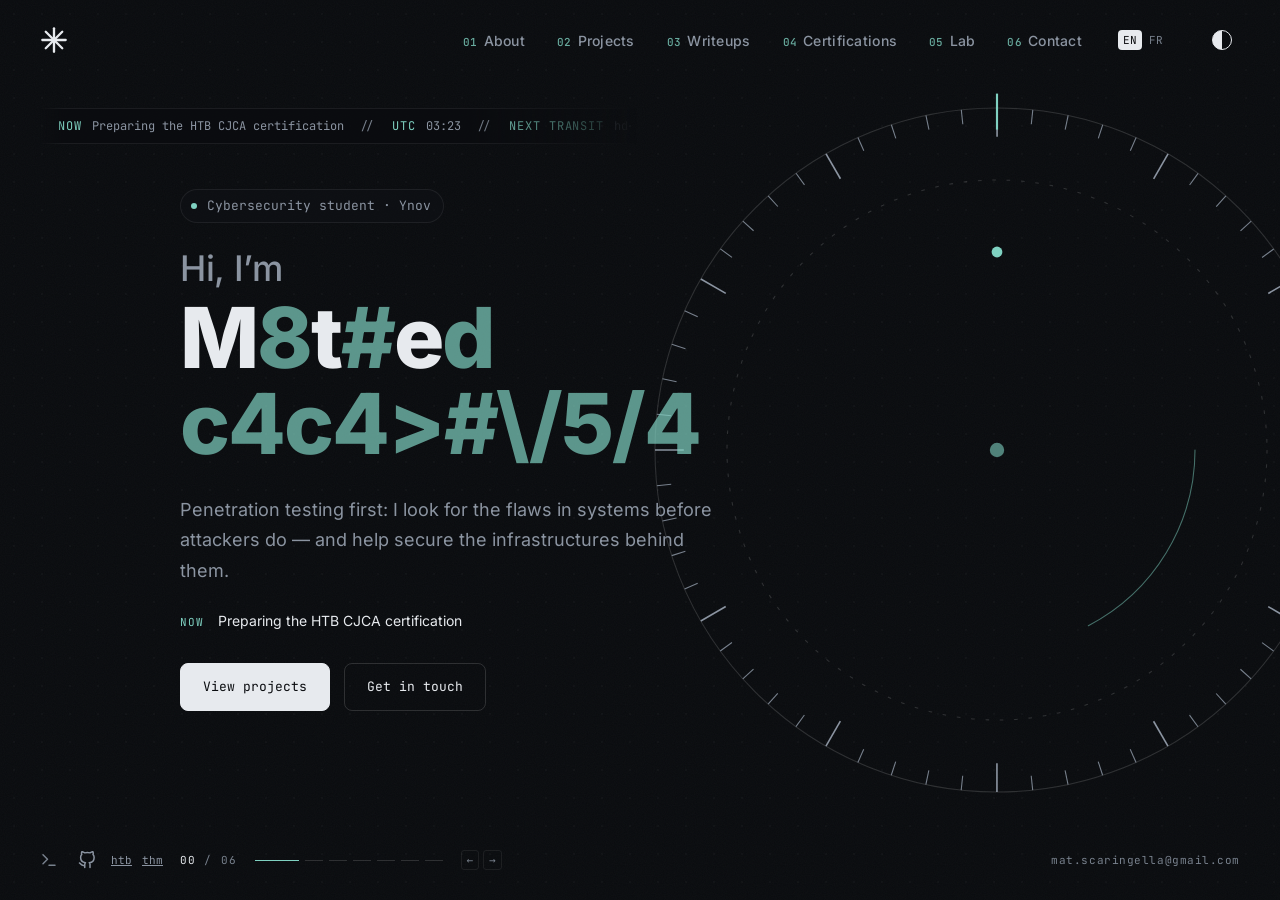
==== commit 4a05dd48: "feat: live ticker, lab intro, vault dial mirrors CTF progress" ====
--- a/index.html
+++ b/index.html
@@ -87,6 +87,8 @@
                 <circle cx="200" cy="200" r="110" class="dial-stroke dial-arc" />
                 <circle cx="200" cy="90" r="3" class="dial-marker" />
             </g>
+            <!-- One mark per lock of the terminal CTF; they light up as the vault is opened -->
+            <g class="dial-locks"></g>
             <circle cx="200" cy="200" r="4" class="dial-core" />
             <line x1="200" y1="2" x2="200" y2="22" class="dial-index" />
         </svg>
--- a/assets/css/main.css
+++ b/assets/css/main.css
@@ -591,6 +591,67 @@
 .dial-index {
     stroke: var(--color-accent);
     stroke-width: 1.2;
+}
+
+/* CTF progress: one mark per lock, lit once opened; all four open the vault.
+   The marks only appear once the player has typed `ctf` in the terminal. */
+.dial-locks {
+    opacity: 0;
+    transition: opacity 1.4s ease;
+}
+
+.dial.vault-started .dial-locks {
+    opacity: 1;
+}
+
+.dial-lock {
+    fill: transparent;
+    stroke: var(--color-text-faint);
+    stroke-width: 0.8;
+    transition: fill 0.8s ease, stroke 0.8s ease;
+}
+
+.dial-locks .open .dial-lock {
+    fill: var(--color-accent);
+    stroke: var(--color-accent);
+}
+
+.dial-lock-halo {
+    fill: none;
+    stroke: var(--color-accent);
+    stroke-width: 0.8;
+    opacity: 0;
+    transform-box: fill-box;
+    transform-origin: center;
+}
+
+.dial-locks .pulse .dial-lock-halo {
+    animation: lockHalo 1.6s var(--ease-out);
+}
+
+@keyframes lockHalo {
+    from { opacity: 0.9; transform: scale(1); }
+    to { opacity: 0; transform: scale(6); }
+}
+
+.dial-arc,
+.dial-dashed,
+.dial-core {
+    transition: stroke-dasharray 2s var(--ease-out), stroke-opacity 2s ease, stroke 2s ease, opacity 2s ease;
+}
+
+.dial.unlocked .dial-arc {
+    stroke-dasharray: 691 0;
+    stroke-opacity: 0.8;
+}
+
+.dial.unlocked .dial-dashed {
+    stroke: var(--color-accent);
+    stroke-opacity: 0.5;
+}
+
+.dial.unlocked .dial-core {
+    opacity: 1;
 }
 
 /* ---------- Section heads ---------- */
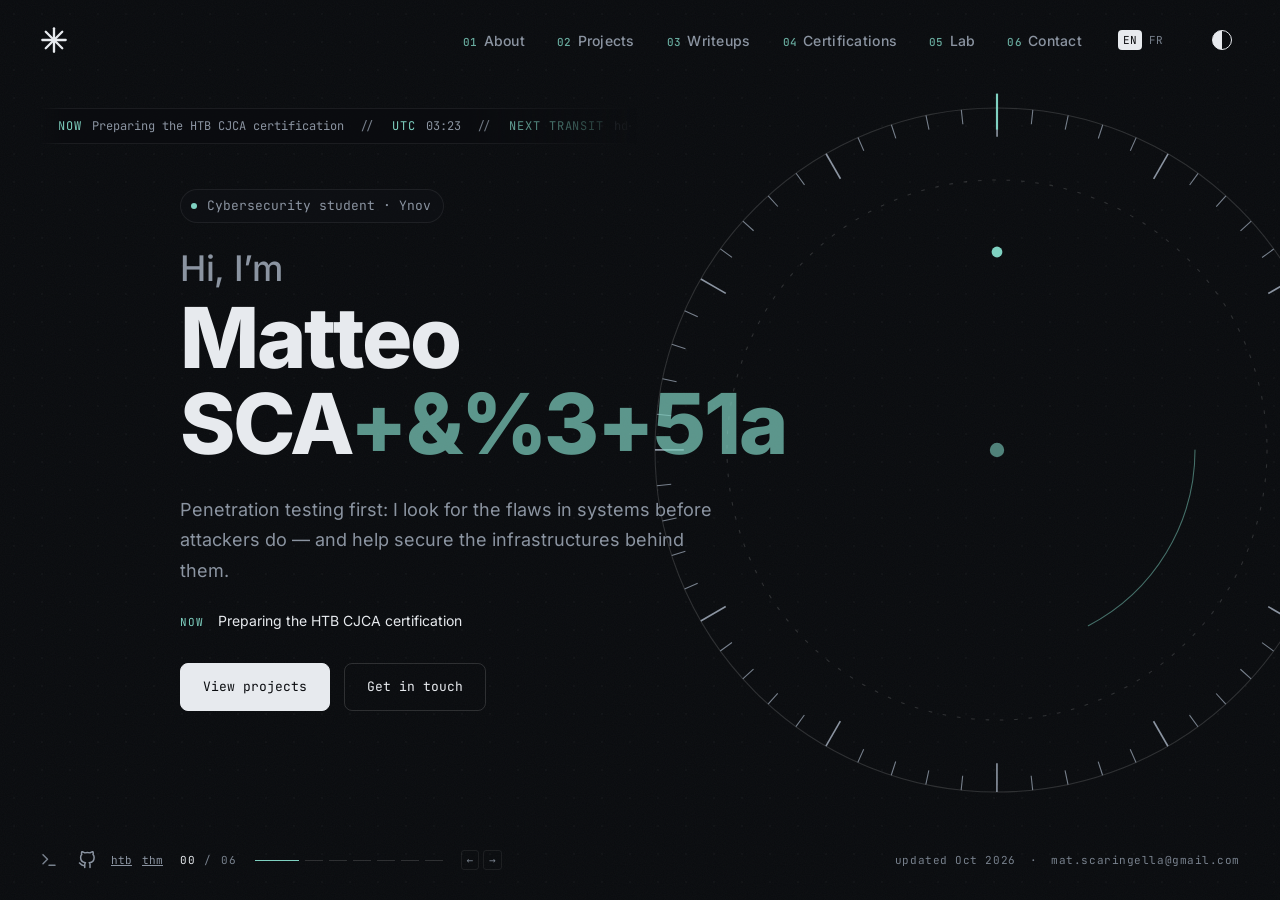
==== commit fe0288d8: "fix: fit short laptop screens, ticker clears the lab orbit view; feat: last-updated date" ====
--- a/index.html
+++ b/index.html
@@ -407,7 +407,10 @@
             <span class="pager-keys" aria-hidden="true"><kbd>←</kbd><kbd>→</kbd></span>
         </nav>
 
-        <a href="mailto:mat.scaringella@gmail.com" class="footbar-email">mat.scaringella@gmail.com</a>
+        <div class="footbar-end">
+            <span class="footbar-updated" id="footbar-updated" hidden></span>
+            <a href="mailto:mat.scaringella@gmail.com" class="footbar-email">mat.scaringella@gmail.com</a>
+        </div>
     </footer>
 
     <!-- Terminal mode: the whole site as a shell -->
--- a/assets/css/main.css
+++ b/assets/css/main.css
@@ -295,7 +295,12 @@
     mask-image: linear-gradient(to right, transparent, #000 4%, #000 72%, transparent);
     opacity: 0;
     animation: fadeIn 1s ease 1.6s forwards;
-    transition: opacity 0.5s ease, filter 0.5s ease;
+    transition: opacity 0.5s ease, filter 0.5s ease, right 0.8s var(--ease-out);
+}
+
+/* On the Lab, the orbit view starts further left than the dial: the band stops before it */
+body[data-panel="lab"] .ticker {
+    right: calc(var(--frame) + var(--orbit) + 24px);
 }
 
 .ticker-track {
@@ -353,7 +358,8 @@
 }
 
 /* No room for it on phones and short screens */
-@media (max-width: 768px), (max-height: 700px) {
+/* Below ~740px of height the band would sit on the section titles: it's a bonus, it goes */
+@media (max-width: 768px), (max-height: 740px) {
     .ticker {
         display: none;
     }
@@ -973,8 +979,9 @@
     opacity: 0;
 }
 
-/* The orbits take the space the dial uses on the hero: right side, full height between the bars */
-.system-grid {
+/* The orbits take the space the dial uses on the hero: right side, full height between the bars.
+   Defined on :root so the ticker can stop where the orbit view begins. */
+:root {
     --orbit: min(calc(100svh - 80px - var(--bar-h) - 16px), calc(100vw - var(--content-x) - var(--frame) - 500px));
 }
 
@@ -1965,8 +1972,24 @@
     gap: 18px;
 }
 
+.footbar-end {
+    grid-column: 3;
+    display: flex;
+    align-items: center;
+    gap: 14px;
+}
+
+.footbar-updated {
+    color: var(--color-text-faint);
+    letter-spacing: 0.05em;
+}
+
+.footbar-updated::after {
+    content: '·';
+    margin-left: 14px;
+}
+
 .footbar-email {
-    grid-column: 3;
     letter-spacing: 0.05em;
     color: inherit;
     text-decoration: none;
@@ -2602,6 +2625,103 @@
     }
 }
 
+/* Laptop windows (1440×900 or 1536×864 screens, minus the browser bars). The top margin shrinks
+   smoothly down to the ≤780 value, and Contact and Lab, the tallest panels, get a tighter rhythm
+   so they end above the bottom bar. */
+@media (max-height: 860px) {
+    :root {
+        --anchor: clamp(96px, 16vh, 136px);
+    }
+
+    .contact-seeking {
+        margin-bottom: 16px;
+    }
+
+    .contact-lead {
+        font-size: 22px;
+        line-height: 1.45;
+        margin-bottom: 22px;
+    }
+
+    .email-copy {
+        margin-bottom: 20px;
+    }
+
+    .contact-actions {
+        margin-bottom: 24px;
+    }
+
+    .system-lead {
+        line-height: 1.55;
+        margin-bottom: 12px;
+    }
+
+    .planet-table td {
+        padding-top: 4px;
+        padding-bottom: 4px;
+    }
+
+    .system-chain {
+        margin-bottom: 10px;
+    }
+
+    .system-controls {
+        gap: 8px;
+        margin-bottom: 8px;
+    }
+}
+
+/* Laptop screens once the browser bars are taken (1366×768 → ~657px of page) */
+@media (max-height: 740px) {
+    .section-head {
+        margin-bottom: 20px;
+    }
+}
+
+@media (max-height: 680px) {
+    .about-text p {
+        font-size: 15px;
+        line-height: 1.65;
+    }
+
+    .toolbox .focus-item {
+        padding: 7px 0;
+    }
+
+    .toolbox-tools {
+        gap: 4px;
+    }
+
+    .contact-lead {
+        font-size: 19px;
+        margin-bottom: 16px;
+    }
+
+    .email-copy {
+        padding-top: 10px;
+        padding-bottom: 10px;
+        margin-bottom: 16px;
+    }
+
+    .contact-actions {
+        margin-bottom: 18px;
+    }
+
+    .system-lead {
+        font-size: 13px;
+    }
+
+    .planet-table td {
+        padding-top: 2px;
+        padding-bottom: 2px;
+    }
+
+    /* The resonance chain is also in the detail cards: it makes room here */
+    .system-chain {
+        display: none;
+    }
+}
+
 @media (max-width: 1024px) {
     :root {
         --frame: var(--gutter);
@@ -2795,7 +2915,7 @@
     }
 
     .pager-keys,
-    .footbar-email {
+    .footbar-end {
         display: none;
     }
 
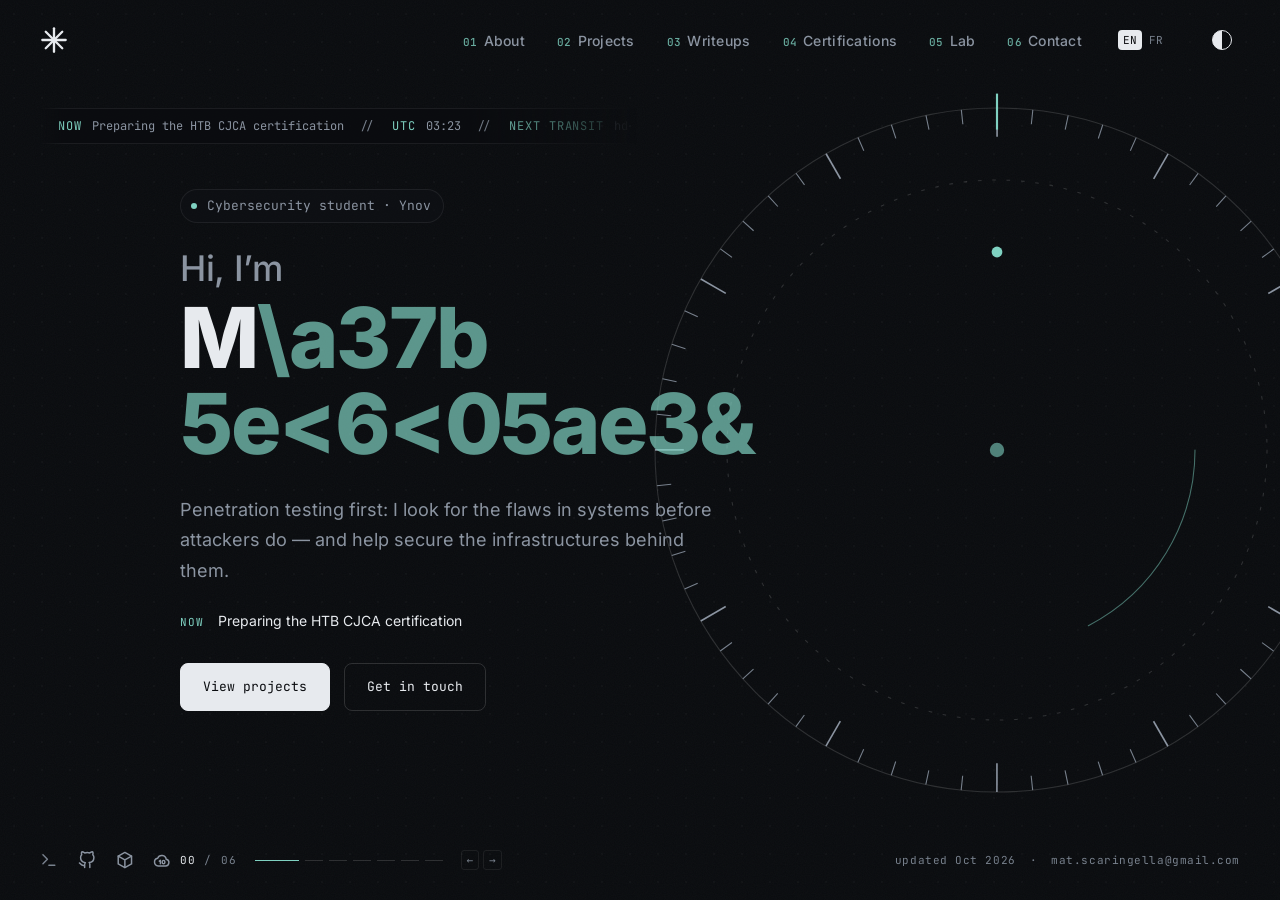
==== commit 52da7c50: "feat: line icons for htb/thm; fix: lab zoom fades orbits instead of clipping them" ====
--- a/index.html
+++ b/index.html
@@ -389,8 +389,20 @@
                         d="M9 19c-5 1.5-5-2.5-7-3m14 6v-3.87a3.37 3.37 0 0 0-.94-2.61c3.14-.35 6.44-1.54 6.44-7A5.44 5.44 0 0 0 20 4.77 5.07 5.07 0 0 0 19.91 1S18.73.65 16 2.48a13.38 13.38 0 0 0-7 0C6.27.65 5.09 1 5.09 1A5.07 5.07 0 0 0 5 4.77a5.44 5.44 0 0 0-1.5 3.78c0 5.42 3.3 6.61 6.44 7A3.37 3.37 0 0 0 9 18.13V22">
                     </path>
                 </svg></a>
-            <a href="#" id="footbar-htb" class="footbar-text" aria-label="Hack The Box" target="_blank" rel="noopener noreferrer" hidden>htb</a>
-            <a href="#" id="footbar-thm" class="footbar-text" aria-label="TryHackMe" target="_blank" rel="noopener noreferrer" hidden>thm</a>
+            <!-- Generic line icons in the GitHub icon's style (a box, a binary cloud), not the platforms' logos -->
+            <a href="#" id="footbar-htb" aria-label="Hack The Box" target="_blank" rel="noopener noreferrer" hidden><svg viewBox="0 0 24 24" fill="none"
+                    stroke="currentColor" stroke-width="2" stroke-linecap="round" stroke-linejoin="round"
+                    aria-hidden="true">
+                    <path d="M12 1.75l9 5v10.5l-9 5-9-5V6.75z"></path>
+                    <path d="M3 6.75l9 5 9-5M12 11.75V22.25"></path>
+                </svg></a>
+            <a href="#" id="footbar-thm" aria-label="TryHackMe" target="_blank" rel="noopener noreferrer" hidden><svg viewBox="0 0 24 24" fill="none"
+                    stroke="currentColor" stroke-width="2" stroke-linecap="round" stroke-linejoin="round"
+                    aria-hidden="true">
+                    <path d="M7 20h10a4.5 4.5 0 0 0 .9-8.91A6 6 0 0 0 6.35 9.6 5.25 5.25 0 0 0 7 20z"></path>
+                    <path d="M8.5 13.5l1.5-1v4.5"></path>
+                    <rect x="12.5" y="12.5" width="3.5" height="4.5" rx="1.75"></rect>
+                </svg></a>
         </div>
 
         <nav class="pager" data-i18n-attr="aria-label:aria.sections">
--- a/assets/css/main.css
+++ b/assets/css/main.css
@@ -1950,13 +1950,6 @@
 .term-open--bar:hover {
     color: var(--color-accent);
     transform: translateY(-2px);
-}
-
-/* htb / thm: text links, no third-party logos */
-.footbar-tools .footbar-text {
-    font-family: var(--font-family-mono);
-    font-size: 11px;
-    padding: 9px 4px;
 }
 
 .footbar-tools svg {
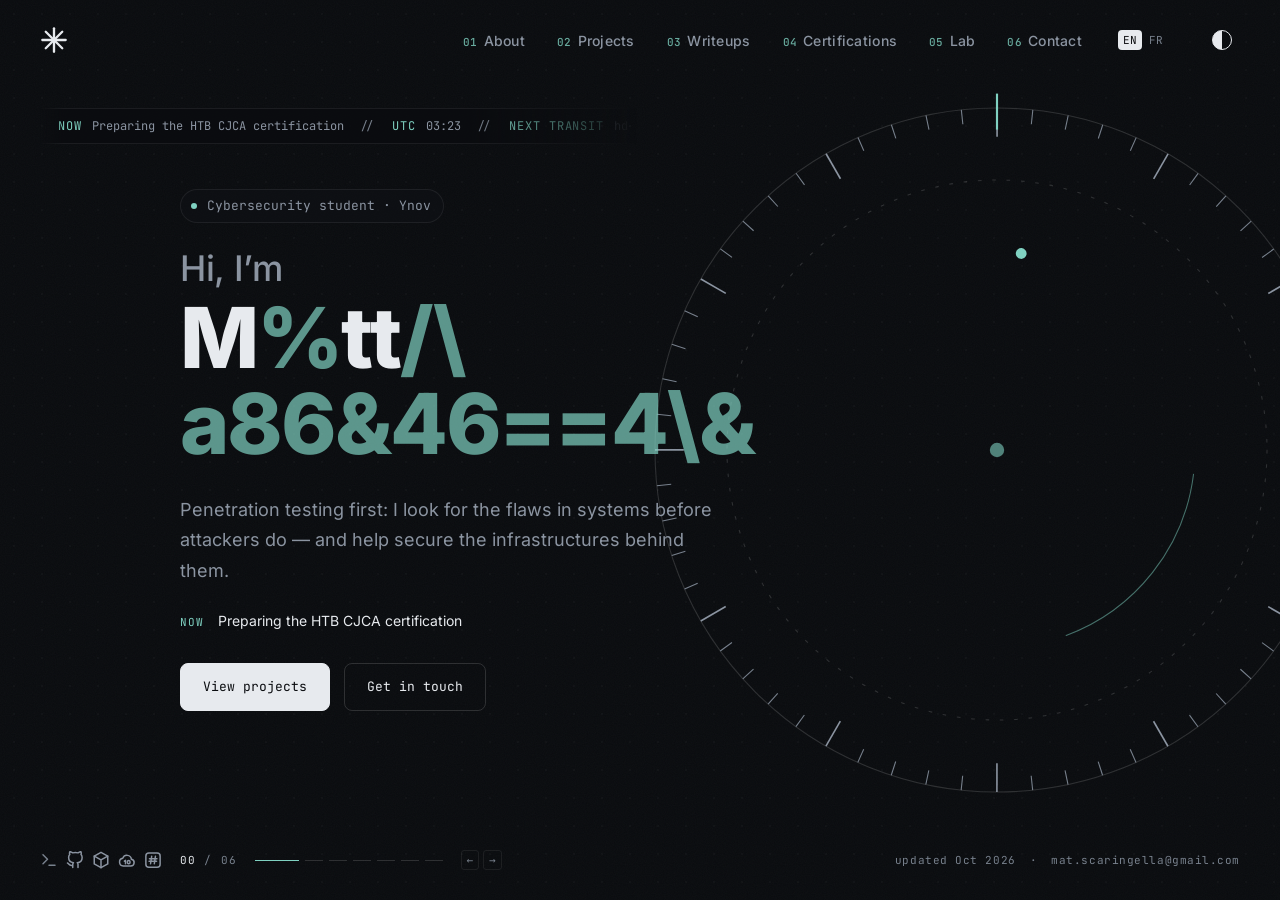
==== commit 0cda469c: "feat: Root-Me profile link; fix: footbar icons fit the narrow column" ====
--- a/index.html
+++ b/index.html
@@ -48,7 +48,7 @@
             "affiliation": { "@type": "EducationalOrganization", "name": "Ynov Campus" },
             "url": "https://matteoscaringella.dev/",
             "email": "mailto:mat.scaringella@gmail.com",
-            "sameAs": ["https://github.com/ttksr", "https://profile.hackthebox.com/profile/01a07c39-6392-71bc-b62f-658469dcac5b", "https://tryhackme.com/p/ttksr"]
+            "sameAs": ["https://github.com/ttksr", "https://profile.hackthebox.com/profile/01a07c39-6392-71bc-b62f-658469dcac5b", "https://tryhackme.com/p/ttksr", "https://www.root-me.org/ttksr"]
         }
     </script>
 
@@ -353,6 +353,7 @@
                         <a href="#" class="btn btn-ghost" id="contact-github" target="_blank" rel="noopener noreferrer" hidden>GitHub</a>
                         <a href="#" class="btn btn-ghost" id="contact-htb" target="_blank" rel="noopener noreferrer" hidden>Hack The Box</a>
                         <a href="#" class="btn btn-ghost" id="contact-thm" target="_blank" rel="noopener noreferrer" hidden>TryHackMe</a>
+                        <a href="#" class="btn btn-ghost" id="contact-rootme" target="_blank" rel="noopener noreferrer" hidden>Root-Me</a>
                         <a href="#" class="btn btn-ghost" id="contact-pgp" hidden download="matteo-scaringella-pubkey.asc" data-i18n="contact.pgp">PGP key</a>
                     </div>
                     <div class="contact-meta reveal">
@@ -389,7 +390,8 @@
                         d="M9 19c-5 1.5-5-2.5-7-3m14 6v-3.87a3.37 3.37 0 0 0-.94-2.61c3.14-.35 6.44-1.54 6.44-7A5.44 5.44 0 0 0 20 4.77 5.07 5.07 0 0 0 19.91 1S18.73.65 16 2.48a13.38 13.38 0 0 0-7 0C6.27.65 5.09 1 5.09 1A5.07 5.07 0 0 0 5 4.77a5.44 5.44 0 0 0-1.5 3.78c0 5.42 3.3 6.61 6.44 7A3.37 3.37 0 0 0 9 18.13V22">
                     </path>
                 </svg></a>
-            <!-- Generic line icons in the GitHub icon's style (a box, a binary cloud), not the platforms' logos -->
+            <!-- Generic line icons in the GitHub icon's style (a box, a binary cloud, a root prompt #),
+                 not the platforms' logos -->
             <a href="#" id="footbar-htb" aria-label="Hack The Box" target="_blank" rel="noopener noreferrer" hidden><svg viewBox="0 0 24 24" fill="none"
                     stroke="currentColor" stroke-width="2" stroke-linecap="round" stroke-linejoin="round"
                     aria-hidden="true">
@@ -402,6 +404,12 @@
                     <path d="M7 20h10a4.5 4.5 0 0 0 .9-8.91A6 6 0 0 0 6.35 9.6 5.25 5.25 0 0 0 7 20z"></path>
                     <path d="M8.5 13.5l1.5-1v4.5"></path>
                     <rect x="12.5" y="12.5" width="3.5" height="4.5" rx="1.75"></rect>
+                </svg></a>
+            <a href="#" id="footbar-rootme" aria-label="Root-Me" target="_blank" rel="noopener noreferrer" hidden><svg viewBox="0 0 24 24" fill="none"
+                    stroke="currentColor" stroke-width="2" stroke-linecap="round" stroke-linejoin="round"
+                    aria-hidden="true">
+                    <rect x="2.5" y="2.5" width="19" height="19" rx="4"></rect>
+                    <path d="M10.25 7l-1.5 10M15.25 7l-1.5 10M7.25 10.25h10M6.75 13.75h10"></path>
                 </svg></a>
         </div>
 
--- a/assets/css/main.css
+++ b/assets/css/main.css
@@ -1931,17 +1931,21 @@
 }
 
 .footbar-tools {
+    /* 3 px of padding lets the five icons fit the 140 px column (24 px targets, the WCAG minimum);
+       9 px once the column is 240 px wide */
+    --tool-pad: 3px;
     display: flex;
     align-items: center;
     gap: 2px;
     /* pull the icons' padding back so the glyphs sit on the frame line, under the logo */
-    margin-left: -9px;
+    margin-left: calc(-1 * var(--tool-pad));
 }
 
 .footbar-tools a,
 .term-open--bar {
     display: flex;
-    padding: 9px;
+    flex-shrink: 0;
+    padding: var(--tool-pad);
     color: var(--color-text-muted);
     transition: color 0.2s ease, transform 0.3s var(--ease-out);
 }
@@ -2583,6 +2587,10 @@
     :root {
         --side: 240px;
     }
+
+    .footbar-tools {
+        --tool-pad: 9px;
+    }
 }
 
 @media (max-height: 780px) {
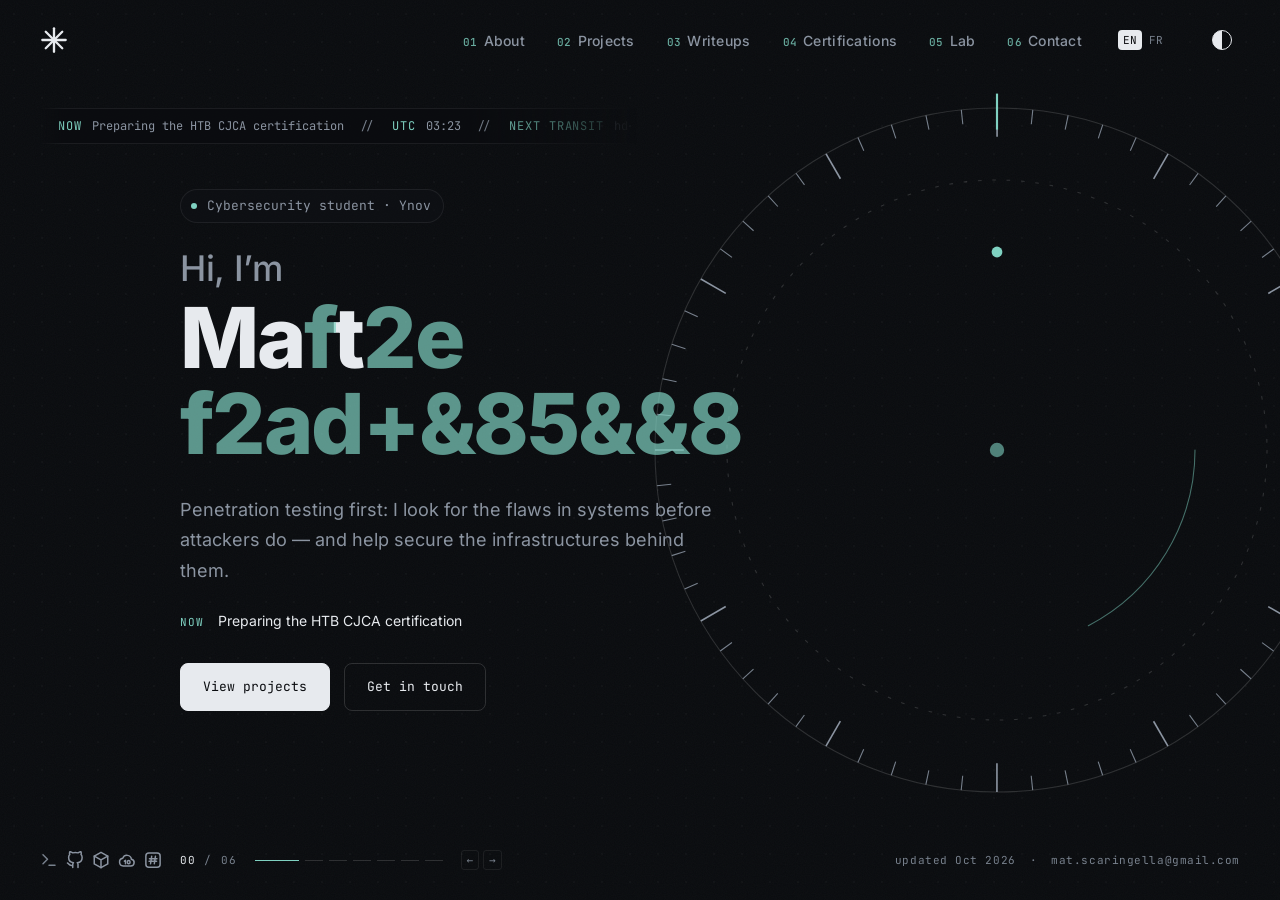
==== commit 3a23f2fb: "feat: hover labels on footbar icons, like the terminal one" ====
--- a/index.html
+++ b/index.html
@@ -389,7 +389,7 @@
                     <path
                         d="M9 19c-5 1.5-5-2.5-7-3m14 6v-3.87a3.37 3.37 0 0 0-.94-2.61c3.14-.35 6.44-1.54 6.44-7A5.44 5.44 0 0 0 20 4.77 5.07 5.07 0 0 0 19.91 1S18.73.65 16 2.48a13.38 13.38 0 0 0-7 0C6.27.65 5.09 1 5.09 1A5.07 5.07 0 0 0 5 4.77a5.44 5.44 0 0 0-1.5 3.78c0 5.42 3.3 6.61 6.44 7A3.37 3.37 0 0 0 9 18.13V22">
                     </path>
-                </svg></a>
+                </svg><span class="tool-label" aria-hidden="true">github</span></a>
             <!-- Generic line icons in the GitHub icon's style (a box, a binary cloud, a root prompt #),
                  not the platforms' logos -->
             <a href="#" id="footbar-htb" aria-label="Hack The Box" target="_blank" rel="noopener noreferrer" hidden><svg viewBox="0 0 24 24" fill="none"
@@ -397,20 +397,20 @@
                     aria-hidden="true">
                     <path d="M12 1.75l9 5v10.5l-9 5-9-5V6.75z"></path>
                     <path d="M3 6.75l9 5 9-5M12 11.75V22.25"></path>
-                </svg></a>
+                </svg><span class="tool-label" aria-hidden="true">hack the box</span></a>
             <a href="#" id="footbar-thm" aria-label="TryHackMe" target="_blank" rel="noopener noreferrer" hidden><svg viewBox="0 0 24 24" fill="none"
                     stroke="currentColor" stroke-width="2" stroke-linecap="round" stroke-linejoin="round"
                     aria-hidden="true">
                     <path d="M7 20h10a4.5 4.5 0 0 0 .9-8.91A6 6 0 0 0 6.35 9.6 5.25 5.25 0 0 0 7 20z"></path>
                     <path d="M8.5 13.5l1.5-1v4.5"></path>
                     <rect x="12.5" y="12.5" width="3.5" height="4.5" rx="1.75"></rect>
-                </svg></a>
+                </svg><span class="tool-label" aria-hidden="true">tryhackme</span></a>
             <a href="#" id="footbar-rootme" aria-label="Root-Me" target="_blank" rel="noopener noreferrer" hidden><svg viewBox="0 0 24 24" fill="none"
                     stroke="currentColor" stroke-width="2" stroke-linecap="round" stroke-linejoin="round"
                     aria-hidden="true">
                     <rect x="2.5" y="2.5" width="19" height="19" rx="4"></rect>
                     <path d="M10.25 7l-1.5 10M15.25 7l-1.5 10M7.25 10.25h10M6.75 13.75h10"></path>
-                </svg></a>
+                </svg><span class="tool-label" aria-hidden="true">root-me</span></a>
         </div>
 
         <nav class="pager" data-i18n-attr="aria-label:aria.sections">
--- a/assets/css/main.css
+++ b/assets/css/main.css
@@ -2189,15 +2189,18 @@
     color: var(--color-accent);
 }
 
-.term-open--bar {
+/* Footbar tools: their name rises above the icon on hover (the terminal also shows its key) */
+.term-open--bar,
+.footbar-tools a {
     position: relative;
 }
 
-.term-open-label {
+.term-open-label,
+.tool-label {
     position: absolute;
     left: 0;
     bottom: 100%;
-    padding-left: 9px;
+    padding-left: var(--tool-pad, 9px);
     font-family: var(--font-family-mono);
     font-size: 11px;
     white-space: nowrap;
@@ -2209,7 +2212,9 @@
 }
 
 .term-open--bar:hover .term-open-label,
-.term-open--bar:focus-visible .term-open-label {
+.term-open--bar:focus-visible .term-open-label,
+.footbar-tools a:hover .tool-label,
+.footbar-tools a:focus-visible .tool-label {
     opacity: 1;
     transform: none;
 }
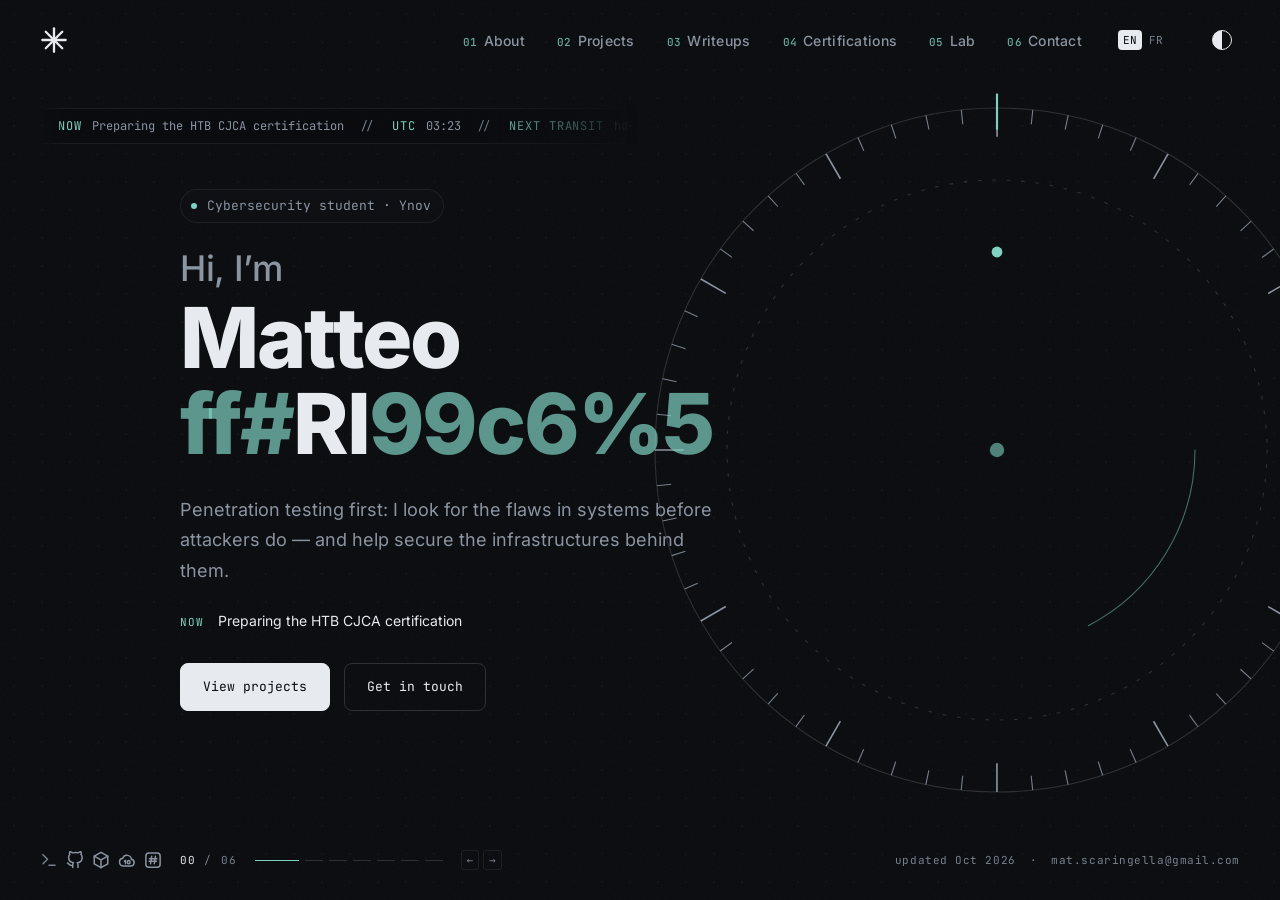
==== commit 44d87959: "fix: keep Cloudflare email obfuscation off the address; revalidate css/js on each visit" ====
--- a/index.html
+++ b/index.html
@@ -344,12 +344,16 @@
                 <div class="contact-body">
                     <p class="contact-seeking reveal" id="contact-seeking" hidden></p>
                     <p class="contact-lead reveal" data-i18n="contact.lead">Also up for joining a CTF team or simply talking security. Write to me — encrypted with my PGP key if you like.</p>
+                    <!-- The markers around the address keep Cloudflare's email obfuscation away from it: its
+                         decoder script is blocked by Trusted Types, so the address would stay hidden -->
+
+                    <!--email_off-->
                     <button class="email-copy reveal" id="email-copy" data-email="mat.scaringella@gmail.com">
                         <span class="email-copy-text">mat.scaringella@gmail.com</span>
                         <span class="email-copy-hint" aria-live="polite" data-i18n="contact.copy">copy</span>
                     </button>
                     <div class="contact-actions reveal">
-                        <a href="mailto:mat.scaringella@gmail.com" class="btn btn-primary" data-i18n="contact.send">Send an email</a>
+                        <a href="mailto:mat.scaringella@gmail.com" class="btn btn-primary" data-i18n="contact.send">Send an email</a><!--/email_off-->
                         <a href="#" class="btn btn-ghost" id="contact-github" target="_blank" rel="noopener noreferrer" hidden>GitHub</a>
                         <a href="#" class="btn btn-ghost" id="contact-htb" target="_blank" rel="noopener noreferrer" hidden>Hack The Box</a>
                         <a href="#" class="btn btn-ghost" id="contact-thm" target="_blank" rel="noopener noreferrer" hidden>TryHackMe</a>
@@ -429,7 +433,7 @@
 
         <div class="footbar-end">
             <span class="footbar-updated" id="footbar-updated" hidden></span>
-            <a href="mailto:mat.scaringella@gmail.com" class="footbar-email">mat.scaringella@gmail.com</a>
+            <!--email_off--><a href="mailto:mat.scaringella@gmail.com" class="footbar-email">mat.scaringella@gmail.com</a><!--/email_off-->
         </div>
     </footer>
 
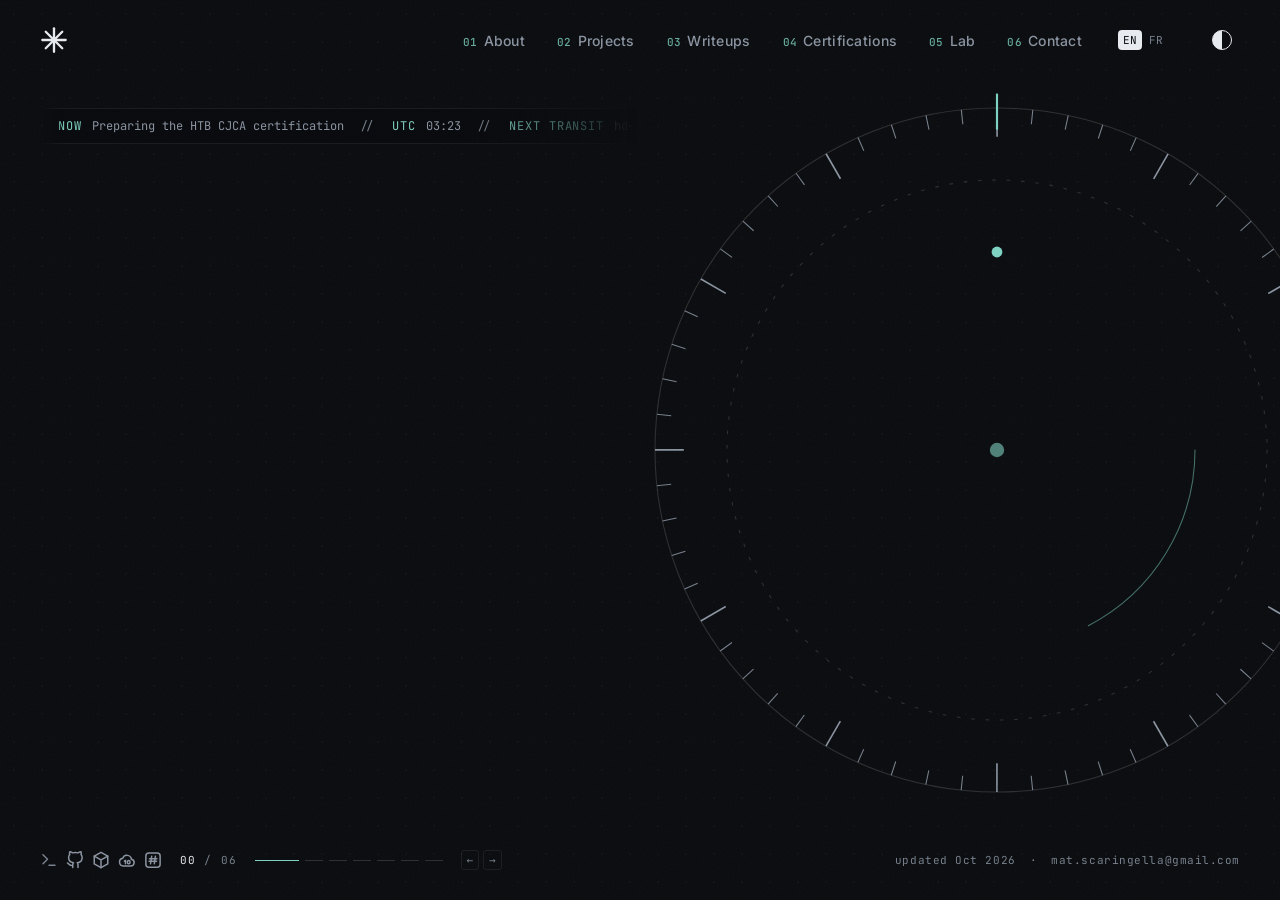
==== commit bdd14b31: "feat: vault-opening loading screen, once per visit (skipped with reduced motion)" ====
--- a/index.html
+++ b/index.html
@@ -67,6 +67,33 @@
 </head>
 
 <body data-panel="top">
+    <!-- Loading screen: once per visit (boot.js decides, main.js lifts it; CSS hides it on its own
+         after a few seconds if a script ever fails). Decorative: the page underneath stays readable. -->
+    <div class="loader" aria-hidden="true">
+        <div class="loader-door loader-door--top"></div>
+        <div class="loader-door loader-door--bottom"></div>
+        <div class="loader-core">
+            <svg class="loader-dial" viewBox="0 0 120 120">
+                <circle cx="60" cy="60" r="56" class="loader-ring loader-ring--outer" />
+                <circle cx="60" cy="60" r="44" class="loader-ring loader-ring--mid" />
+                <circle cx="60" cy="60" r="32" class="loader-ring loader-ring--arc" />
+                <rect x="57" y="11" width="6" height="6" class="loader-lock" transform="rotate(45 60 60) rotate(45 60 14)" />
+                <rect x="57" y="11" width="6" height="6" class="loader-lock" transform="rotate(135 60 60) rotate(45 60 14)" />
+                <rect x="57" y="11" width="6" height="6" class="loader-lock" transform="rotate(225 60 60) rotate(45 60 14)" />
+                <rect x="57" y="11" width="6" height="6" class="loader-lock" transform="rotate(315 60 60) rotate(45 60 14)" />
+                <circle cx="60" cy="60" r="2.5" class="loader-pin" />
+            </svg>
+            <p class="loader-name">MATTEO SCARINGELLA</p>
+            <div class="loader-bar"><span></span></div>
+            <p class="loader-status">
+                <span class="loader-step"><span data-lang="en">handshake</span><span data-lang="fr">poignée de main</span></span>
+                <span class="loader-step"><span data-lang="en">decrypting vault</span><span data-lang="fr">déchiffrement du coffre</span></span>
+                <span class="loader-step"><span data-lang="en">verifying signature</span><span data-lang="fr">vérification de la signature</span></span>
+                <span class="loader-step loader-step--ok"><span data-lang="en">access granted</span><span data-lang="fr">accès autorisé</span></span>
+            </p>
+        </div>
+    </div>
+
     <!-- ops: remember to pull the vault entry out of robots.txt before launch -->
     <!-- Background layers -->
     <canvas class="bg-grid" aria-hidden="true"></canvas>
--- a/assets/css/main.css
+++ b/assets/css/main.css
@@ -2550,7 +2550,7 @@
 /* First load of the hero: a pure-CSS entrance that starts with the first paint, instead of waiting
    for every script to run (that wait was most of the mobile First Contentful Paint). Once main.js
    marks the blocks .in, the usual transitions take over. */
-.js .panel--hero.active .reveal:not(.in) {
+.js:not(.loading) .panel--hero.active .reveal:not(.in) {
     animation: heroIn 0.9s var(--ease-out) both;
 }
 
@@ -2563,6 +2563,237 @@
 @keyframes heroIn {
     from { opacity: 0; transform: translateY(18px); }
     to { opacity: 1; transform: none; }
+}
+
+/* ---------- Loading screen ---------- */
+/* Shown only while <html> has .loading / .loader-open (see boot.js and main.js). Pure CSS sequence:
+   the four locks light up one after the other, then the two doors of the vault slide apart. */
+
+.loader {
+    display: none;
+}
+
+.js.loading .loader,
+.js.loader-open .loader {
+    position: fixed;
+    inset: 0;
+    z-index: 9000;
+    display: grid;
+    place-items: center;
+    pointer-events: none;
+    /* Safety net: if a script never lifts it, it goes away on its own */
+    animation: loaderBail 0.4s ease 6s forwards;
+}
+
+.js.loading .loader {
+    pointer-events: auto;
+}
+
+.loader-door {
+    position: absolute;
+    left: 0;
+    width: 100%;
+    height: 50.5%;
+    background: var(--color-background);
+    transition: transform 0.9s var(--ease-in-out);
+}
+
+.loader-door--top {
+    top: 0;
+}
+
+.loader-door--bottom {
+    bottom: 0;
+}
+
+/* The seam only shows once the doors part */
+.loader-open .loader-door--top {
+    box-shadow: 0 1px 0 var(--color-accent-glow);
+}
+
+.loader-open .loader-door--bottom {
+    box-shadow: 0 -1px 0 var(--color-accent-glow);
+}
+
+.loader-core {
+    position: relative;
+    display: flex;
+    flex-direction: column;
+    align-items: center;
+    gap: 18px;
+    font-family: var(--font-family-mono);
+    transition: opacity 0.3s ease, transform 0.5s var(--ease-out);
+}
+
+.loader-dial {
+    width: 108px;
+    height: 108px;
+    overflow: visible;
+    animation: loaderIn 0.6s var(--ease-out) both;
+}
+
+.loader-ring {
+    fill: none;
+    stroke: var(--color-line-strong);
+    stroke-width: 1;
+    transform-origin: 60px 60px;
+}
+
+.loader-ring--outer {
+    stroke-dasharray: 1 5.86;
+    stroke-width: 4;
+    animation: loaderSpin 6s linear infinite;
+}
+
+.loader-ring--mid {
+    stroke-dasharray: 2 5;
+    animation: loaderSpin 4s linear infinite reverse;
+}
+
+.loader-ring--arc {
+    stroke: var(--color-accent);
+    stroke-width: 1.4;
+    stroke-linecap: round;
+    stroke-dasharray: 40 161;
+    animation: loaderDial 1.7s var(--ease-in-out) both;
+}
+
+.loader-lock {
+    fill: var(--color-background);
+    stroke: var(--color-text-faint);
+    stroke-width: 1;
+    animation: loaderLock 0.35s ease both;
+}
+
+.loader-lock:nth-of-type(1) { animation-delay: 0.35s; }
+.loader-lock:nth-of-type(2) { animation-delay: 0.7s; }
+.loader-lock:nth-of-type(3) { animation-delay: 1.05s; }
+.loader-lock:nth-of-type(4) { animation-delay: 1.4s; }
+
+.loader-pin {
+    fill: var(--color-accent);
+}
+
+.loader-name {
+    font-size: 0.8rem;
+    letter-spacing: 0.32em;
+    color: var(--color-text);
+    padding-left: 0.32em; /* the letter-spacing after the last letter would push it off-centre */
+    animation: loaderIn 0.6s var(--ease-out) 0.1s both;
+}
+
+.loader-bar {
+    width: 180px;
+    height: 1px;
+    background: var(--color-line-strong);
+    overflow: hidden;
+}
+
+.loader-bar span {
+    display: block;
+    height: 100%;
+    background: var(--color-accent);
+    transform-origin: 0 50%;
+    animation: loaderFill 1.7s var(--ease-in-out) both;
+}
+
+.loader-status {
+    position: relative;
+    width: 260px;
+    height: 1.4em;
+    font-size: 0.7rem;
+    letter-spacing: 0.08em;
+    color: var(--color-text-muted);
+    text-align: center;
+}
+
+.loader-step {
+    position: absolute;
+    inset: 0;
+    opacity: 0;
+    animation: loaderStep 0.45s linear both;
+}
+
+.loader-step::before {
+    content: '> ';
+    color: var(--color-text-faint);
+}
+
+.loader-step::after {
+    content: '…';
+}
+
+.loader-step:nth-child(1) { animation-delay: 0s; }
+.loader-step:nth-child(2) { animation-delay: 0.42s; }
+.loader-step:nth-child(3) { animation-delay: 0.84s; }
+
+.loader-step--ok {
+    color: var(--color-accent);
+    animation: loaderOk 0.3s ease 1.3s both;
+}
+
+.loader-step--ok::after {
+    content: ' ✓';
+}
+
+:root[lang="en"] .loader [data-lang="fr"],
+:root[lang="fr"] .loader [data-lang="en"] {
+    display: none;
+}
+
+/* Opening: the core fades, the doors part on the page */
+.loader-open .loader-core {
+    opacity: 0;
+    transform: scale(0.92);
+}
+
+.loader-open .loader-door--top {
+    transform: translateY(-101%);
+}
+
+.loader-open .loader-door--bottom {
+    transform: translateY(101%);
+}
+
+@keyframes loaderIn {
+    from { opacity: 0; transform: scale(0.9); }
+}
+
+@keyframes loaderSpin {
+    to { transform: rotate(360deg); }
+}
+
+/* The inner arc "enters a combination": four turns, alternating direction */
+@keyframes loaderDial {
+    0% { transform: rotate(0deg); }
+    22% { transform: rotate(140deg); }
+    44% { transform: rotate(20deg); }
+    66% { transform: rotate(250deg); }
+    88%, 100% { transform: rotate(180deg); }
+}
+
+@keyframes loaderLock {
+    to { fill: var(--color-accent); stroke: var(--color-accent); }
+}
+
+@keyframes loaderFill {
+    from { transform: scaleX(0); }
+    to { transform: scaleX(1); }
+}
+
+@keyframes loaderStep {
+    0% { opacity: 0; }
+    10%, 90% { opacity: 1; }
+    100% { opacity: 0; }
+}
+
+@keyframes loaderOk {
+    from { opacity: 0; }
+    to { opacity: 1; }
+}
+
+@keyframes loaderBail {
+    to { opacity: 0; visibility: hidden; }
 }
 
 /* ---------- Keyframes ---------- */
